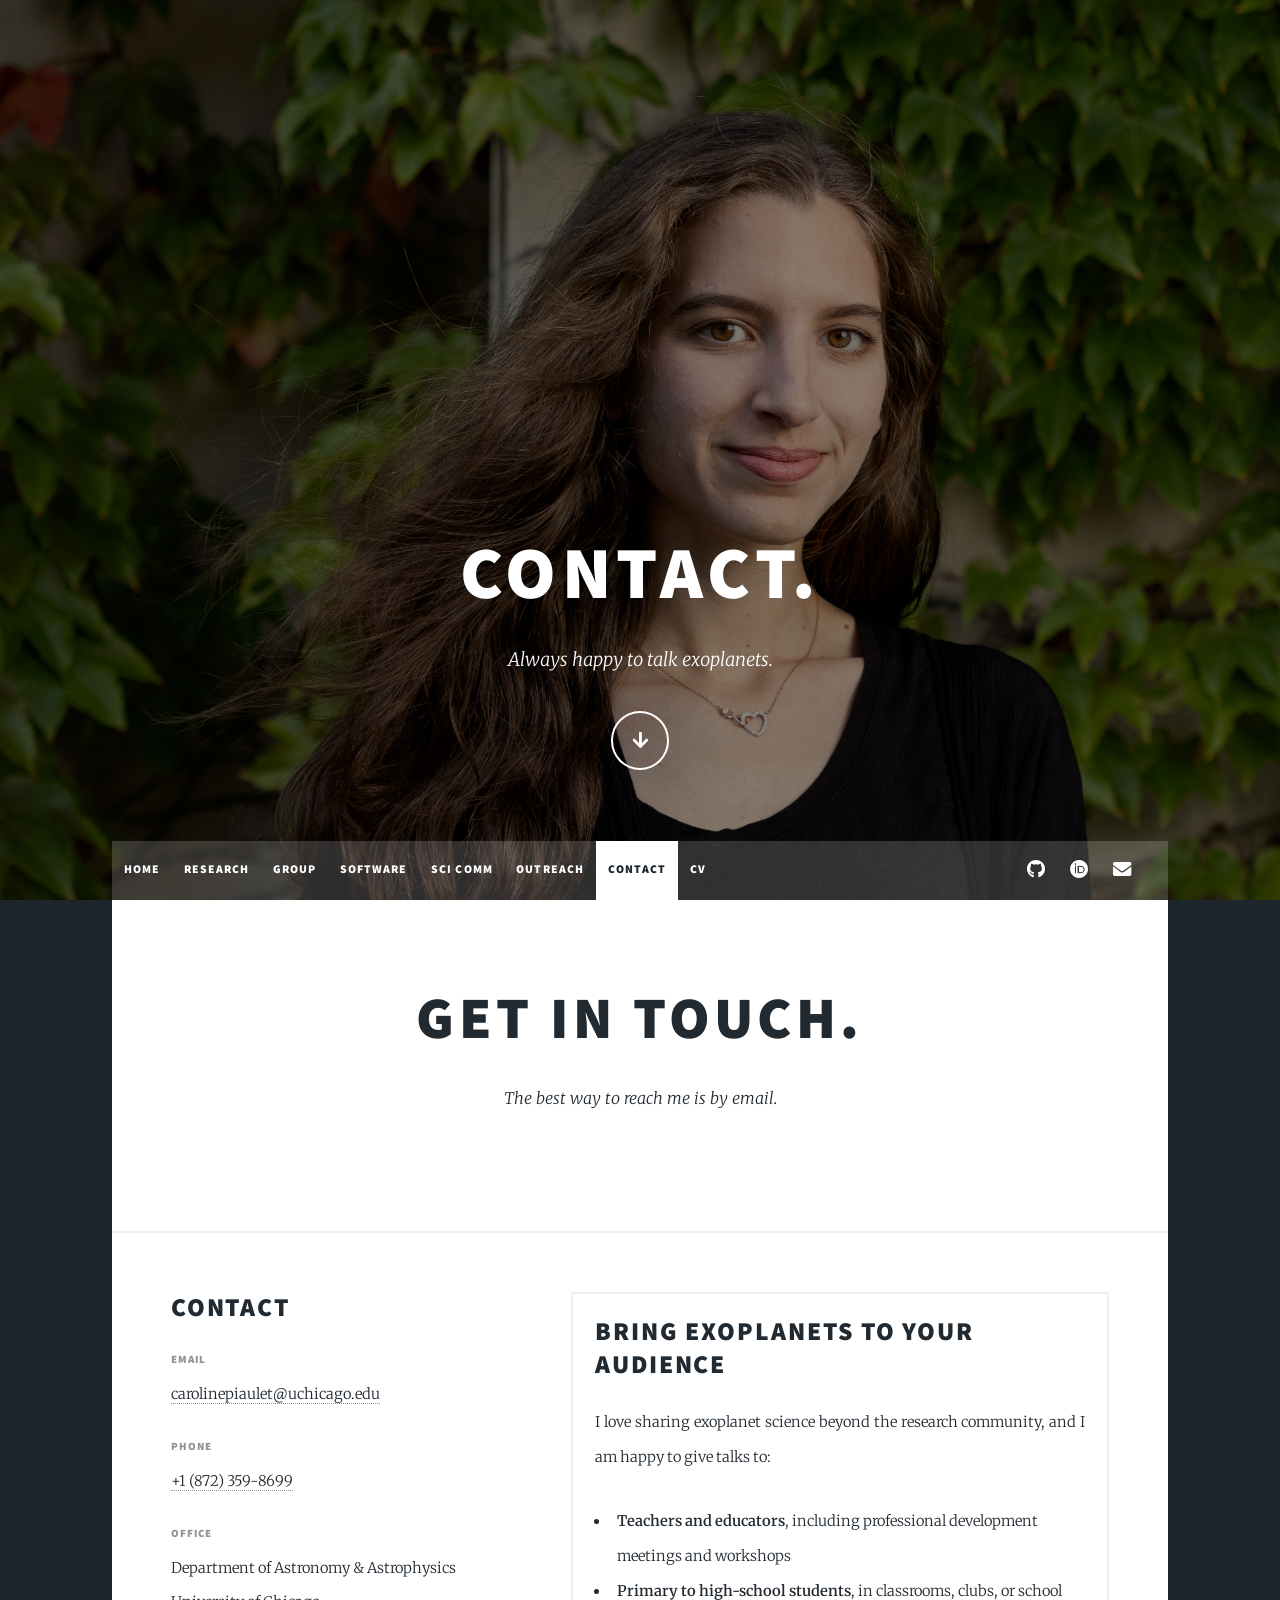
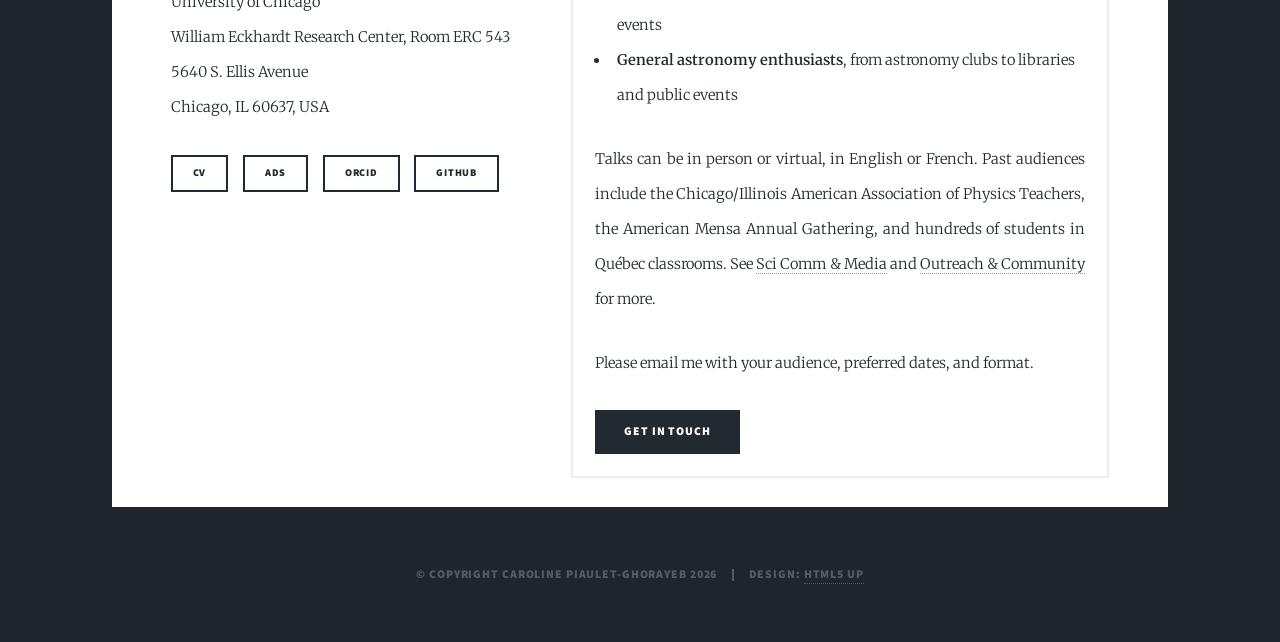
==== contact.html @ 73a45400 "adding new pages for group, sci comm, outreach" ====
<!DOCTYPE HTML>
<!--
	Massively by HTML5 UP
	html5up.net | @ajlkn
	Free for personal and commercial use under the CCA 3.0 license (html5up.net/license)
-->
<html>
	<head>
		<title>Caroline Piaulet-Ghorayeb - Contact</title>
		<meta charset="utf-8" />
		<meta name="viewport" content="width=device-width, initial-scale=1, user-scalable=no" />
		<link rel="stylesheet" href="assets/css/main.css" />
		<link rel="stylesheet" href="assets/css/custom.css" />
		<noscript><link rel="stylesheet" href="assets/css/noscript.css" /></noscript>
	</head>
	<body class="is-preload">

		<!-- Wrapper -->
			<div id="wrapper" class="fade-in">

				<!-- Intro -->
					<div id="intro">
						<h1>Contact.</h1>
						<p>Always happy to talk exoplanets.</p>
						<ul class="actions">
							<li><a href="#header" class="button icon solid solo fa-arrow-down scrolly">Continue</a></li>
						</ul>
					</div>

				<!-- Header -->
					<header id="header">
						<a href="index.html" class="logo">Contact</a>
					</header>

				<!-- Nav -->
					<nav id="nav">
						<ul class="links">
							<li><a href="index.html">Home</a></li>
							<li><a href="research.html">Research</a></li>
							<li><a href="group.html">Group</a></li>
							<li><a href="software.html">Software</a></li>
							<li><a href="scicomm.html">Sci Comm</a></li>
							<li><a href="outreach.html">Outreach</a></li>
							<li class="active"><a href="contact.html">Contact</a></li>
							<li><a href="files/CV_FINAL.pdf" target="_blank" rel="noopener">CV</a></li>
						</ul>
						<ul class="icons">
							<li><a href="https://github.com/cpiaulet" class="icon brands fa-github"><span class="label">GitHub</span></a></li>
							<li><a href="https://orcid.org/0000-0002-2875-917X" class="icon brands fa-orcid"><span class="label">ORCID</span></a></li>
							<li><a href="mailto:carolinepiaulet@uchicago.edu" class="icon solid fa-envelope"><span class="label">Email</span></a></li>
						</ul>
					</nav>

				<!-- Main -->
					<div id="main">

						<!-- Overview -->
							<section class="post featured">
								<header class="major">
									<h1>Get in touch.</h1>
									<p>The best way to reach me is by email.</p>
								</header>
							</section>

						<!-- Contact details and speaking -->
							<section>
								<div class="row gtr-uniform">
									<div class="col-5 col-12-medium">
										<h2>Contact</h2>
										<ul class="contact-list">
											<li><span class="eyebrow">Email</span><a href="mailto:carolinepiaulet@uchicago.edu">carolinepiaulet@uchicago.edu</a></li>
											<li><span class="eyebrow">Phone</span><a href="tel:+18723598699">+1 (872) 359-8699</a></li>
											<li><span class="eyebrow">Office</span>Department of Astronomy &amp; Astrophysics<br />University of Chicago<br />William Eckhardt Research Center, Room ERC 543<br />5640 S. Ellis Avenue<br />Chicago, IL 60637, USA</li>
										</ul>
										<ul class="actions">
											<li><a href="files/CV_FINAL.pdf" class="button small" target="_blank" rel="noopener">CV</a></li>
											<li><a href="https://ui.adsabs.harvard.edu/search/fq=%7B!type%3Daqp%20v%3D%24fq_database%7D&fq_database=(database%3Aastronomy%20OR%20database%3Aphysics)&q=%20author%3A%22piaulet%2C%20Caroline%22%20OR%20%20author%3A%22piaulet-ghorayeb%2C%20Caroline%22%20author%3A%22piaulet%2C%20C.%22&sort=date%20desc%2C%20bibcode%20desc&p_=0" class="button small" target="_blank" rel="noopener">ADS</a></li>
											<li><a href="https://orcid.org/0000-0002-2875-917X" class="button small" target="_blank" rel="noopener">ORCID</a></li>
											<li><a href="https://github.com/cpiaulet" class="button small" target="_blank" rel="noopener">GitHub</a></li>
										</ul>
									</div>
									<div class="col-7 col-12-medium">
										<div class="box">
											<h2>Bring Exoplanets to Your Audience</h2>
											<p>I love sharing exoplanet science beyond the research community, and I am happy to give talks to:</p>
											<ul>
												<li><strong>Teachers and educators</strong>, including professional development meetings and workshops</li>
												<li><strong>Primary to high-school students</strong>, in classrooms, clubs, or school events</li>
												<li><strong>General astronomy enthusiasts</strong>, from astronomy clubs to libraries and public events</li>
											</ul>
											<p>Talks can be in person or virtual, in English or French. Past audiences include the Chicago/Illinois
											American Association of Physics Teachers, the American Mensa Annual Gathering, and hundreds of students
											in Qu&eacute;bec classrooms. See <a href="scicomm.html">Sci Comm &amp; Media</a> and
											<a href="outreach.html">Outreach &amp; Community</a> for more.</p>
											<p>Please email me with your audience, preferred dates, and format.</p>
											<ul class="actions">
												<li><a href="mailto:carolinepiaulet@uchicago.edu?subject=Talk%20invitation" class="button primary">Get in touch</a></li>
											</ul>
										</div>
									</div>
								</div>
							</section>

					</div>

				<!-- Copyright -->
					<div id="copyright">
						<ul><li>&copy; Copyright Caroline Piaulet-Ghorayeb 2026</li><li>Design: <a href="https://html5up.net">HTML5 UP</a></li></ul>
					</div>

			</div>

		<!-- Scripts -->
			<script src="assets/js/jquery.min.js"></script>
			<script src="assets/js/jquery.scrollex.min.js"></script>
			<script src="assets/js/jquery.scrolly.min.js"></script>
			<script src="assets/js/browser.min.js"></script>
			<script src="assets/js/breakpoints.min.js"></script>
			<script src="assets/js/util.js"></script>
			<script src="assets/js/main.js"></script>

	</body>
</html>
---- assets/css/main.css ----
@import url(fontawesome-all.min.css);
@import url("https://fonts.googleapis.com/css?family=Merriweather:300,700,300italic,700italic|Source+Sans+Pro:900");

/*
	Massively by HTML5 UP
	html5up.net | @ajlkn
	Free for personal and commercial use under the CCA 3.0 license (html5up.net/license)
*/

html, body, div, span, applet, object,
iframe, h1, h2, h3, h4, h5, h6, p, blockquote,
pre, a, abbr, acronym, address, big, cite,
code, del, dfn, em, img, ins, kbd, q, s, samp,
small, strike, strong, sub, sup, tt, var, b,
u, i, center, dl, dt, dd, ol, ul, li, fieldset,
form, label, legend, table, caption, tbody,
tfoot, thead, tr, th, td, article, aside,
canvas, details, embed, figure, figcaption,
footer, header, hgroup, menu, nav, output, ruby,
section, summary, time, mark, audio, video {
	margin: 0;
	padding: 0;
	border: 0;
	font-size: 100%;
	font: inherit;
	vertical-align: baseline;}

article, aside, details, figcaption, figure,
footer, header, hgroup, menu, nav, section {
	display: block;}

body {
	line-height: 1;
}

ol, ul {
	list-style: none;
}

blockquote, q {
	quotes: none;
}

	blockquote:before, blockquote:after, q:before, q:after {
		content: '';
		content: none;
	}

table {
	border-collapse: collapse;
	border-spacing: 0;
}

body {
	-webkit-text-size-adjust: none;
}

mark {
	background-color: transparent;
	color: inherit;
}

input::-moz-focus-inner {
	border: 0;
	padding: 0;
}

input, select, textarea {
	-moz-appearance: none;
	-webkit-appearance: none;
	-ms-appearance: none;
	appearance: none;
}

/* Basic */

	@-ms-viewport {
		width: device-width;
	}

	body {
		-ms-overflow-style: scrollbar;
	}

	@media screen and (max-width: 480px) {

		html, body {
			min-width: 320px;
		}

	}

	html {
		box-sizing: border-box;
	}

	*, *:before, *:after {
		box-sizing: inherit;
	}

	body {
		background-color: #1e252d;
	}

		body.is-preload *, body.is-preload *:before, body.is-preload *:after {
			-moz-animation: none !important;
			-webkit-animation: none !important;
			-ms-animation: none !important;
			animation: none !important;
			-moz-transition: none !important;
			-webkit-transition: none !important;
			-ms-transition: none !important;
			transition: none !important;
		}

/* Type */

	html {
		font-size: 16pt;
	}

		@media screen and (max-width: 1680px) {

			html {
				font-size: 12pt;
			}

		}

		@media screen and (max-width: 1280px) {

			html {
				font-size: 11pt;
			}

		}

		@media screen and (max-width: 360px) {

			html {
				font-size: 10pt;
			}

		}

	body {
		color: #212931;
	}

	body, input, select, textarea {
		font-family: "Merriweather", Georgia, serif;
		font-weight: 300;
		font-size: 1rem;
		line-height: 2.375;
	}

	a {
		-moz-transition: color 0.2s ease-in-out, background-color 0.2s ease-in-out, border-color 0.2s ease-in-out, box-shadow 0.2s ease-in-out;
		-webkit-transition: color 0.2s ease-in-out, background-color 0.2s ease-in-out, border-color 0.2s ease-in-out, box-shadow 0.2s ease-in-out;
		-ms-transition: color 0.2s ease-in-out, background-color 0.2s ease-in-out, border-color 0.2s ease-in-out, box-shadow 0.2s ease-in-out;
		transition: color 0.2s ease-in-out, background-color 0.2s ease-in-out, border-color 0.2s ease-in-out, box-shadow 0.2s ease-in-out;
		border-bottom: dotted 1px;
		text-decoration: none;
	}

		a:hover {
			border-bottom-color: transparent;
		}

	strong, b {
		font-weight: 600;
	}

	em, i {
		font-style: italic;
	}

	p {
		text-align: justify;
		margin: 0 0 2rem 0;
	}

	h1, h2, h3, h4, h5, h6 {
		font-family: "Source Sans Pro", Helvetica, sans-serif;
		font-weight: 900;
		line-height: 1.5;
		letter-spacing: 0.075em;
		text-transform: uppercase;
		margin: 0 0 1rem 0;
	}

		h1 a, h2 a, h3 a, h4 a, h5 a, h6 a {
			border-bottom: 0;
			color: inherit;
			text-decoration: none;
		}

	h1 {
		font-size: 4rem;
		line-height: 1.1;
		margin: 0 0 2rem 0;
	}

	h2 {
		font-size: 1.75rem;
		line-height: 1.3;
		margin: 0 0 1.5rem 0;
	}

	h3 {
		font-size: 1.25rem;
		margin: 0 0 1.5rem 0;
	}

	h4 {
		font-size: 1rem;
	}

	h5 {
		font-size: 0.9rem;
	}

	h6 {
		font-size: 0.8rem;
	}

	sub {
		font-size: 0.8rem;
		position: relative;
		top: 0.5rem;
	}

	sup {
		font-size: 0.8rem;
		position: relative;
		top: -0.5rem;
	}

	blockquote {
		border-left: solid 4px;
		font-style: italic;
		margin: 0 0 2rem 0;
		padding: 0.5rem 0 0.5rem 2rem;
	}

	code {
		border: solid 2px;
		font-family: "Courier New", monospace;
		font-size: 0.9rem;
		margin: 0 0.25rem;
		padding: 0.25rem 0.65rem;
	}

	pre {
		-webkit-overflow-scrolling: touch;
		font-family: "Courier New", monospace;
		font-size: 0.9rem;
		margin: 0 0 2rem 0;
	}

		pre code {
			display: block;
			line-height: 1.75;
			padding: 1rem 1.5rem;
			overflow-x: auto;
		}

	hr {
		border: 0;
		border-bottom: solid 2px;
		margin: 3rem 0;
	}

		hr.major {
			margin: 5rem 0;
		}

	.align-left {
		text-align: left;
	}

	.align-center {
		text-align: center;
	}

	.align-right {
		text-align: right;
	}

	input, select, textarea {
		color: #212931;
	}

	a {
		color: #212931;
		border-bottom-color: rgba(33, 41, 49, 0.5);
	}

		a:hover {
			border-bottom-color: transparent;
			color: #18bfef !important;
		}

	strong, b {
		color: #212931;
	}

	h1, h2, h3, h4, h5, h6 {
		color: #212931;
	}

	blockquote {
		border-left-color: #eeeeee;
	}

	code {
		background: rgba(220, 220, 220, 0.25);
		border-color: #eeeeee;
	}

	hr {
		border-bottom-color: #eeeeee;
	}

/* Row */

	.row {
		display: flex;
		flex-wrap: wrap;
		box-sizing: border-box;
		align-items: stretch;
	}

		.row > * {
			box-sizing: border-box;
		}

		.row.gtr-uniform > * > :last-child {
			margin-bottom: 0;
		}

		.row.aln-left {
			justify-content: flex-start;
		}

		.row.aln-center {
			justify-content: center;
		}

		.row.aln-right {
			justify-content: flex-end;
		}

		.row.aln-top {
			align-items: flex-start;
		}

		.row.aln-middle {
			align-items: center;
		}

		.row.aln-bottom {
			align-items: flex-end;
		}

		.row > .imp {
			order: -1;
		}

		.row > .col-1 {
			width: 8.33333%;
		}

		.row > .off-1 {
			margin-left: 8.33333%;
		}

		.row > .col-2 {
			width: 16.66667%;
		}

		.row > .off-2 {
			margin-left: 16.66667%;
		}

		.row > .col-3 {
			width: 25%;
		}

		.row > .off-3 {
			margin-left: 25%;
		}

		.row > .col-4 {
			width: 33.33333%;
		}

		.row > .off-4 {
			margin-left: 33.33333%;
		}

		.row > .col-5 {
			width: 41.66667%;
		}

		.row > .off-5 {
			margin-left: 41.66667%;
		}

		.row > .col-6 {
			width: 50%;
		}

		.row > .off-6 {
			margin-left: 50%;
		}

		.row > .col-7 {
			width: 58.33333%;
		}

		.row > .off-7 {
			margin-left: 58.33333%;
		}

		.row > .col-8 {
			width: 66.66667%;
		}

		.row > .off-8 {
			margin-left: 66.66667%;
		}

		.row > .col-9 {
			width: 75%;
		}

		.row > .off-9 {
			margin-left: 75%;
		}

		.row > .col-10 {
			width: 83.33333%;
		}

		.row > .off-10 {
			margin-left: 83.33333%;
		}

		.row > .col-11 {
			width: 91.66667%;
		}

		.row > .off-11 {
			margin-left: 91.66667%;
		}

		.row > .col-12 {
			width: 100%;
		}

		.row > .off-12 {
			margin-left: 100%;
		}

		.row.gtr-0 {
			margin-top: 0;
			margin-left: 0rem;
		}

			.row.gtr-0 > * {
				padding: 0 0 0 0rem;
			}

			.row.gtr-0.gtr-uniform {
				margin-top: 0rem;
			}

				.row.gtr-0.gtr-uniform > * {
					padding-top: 0rem;
				}

		.row.gtr-25 {
			margin-top: 0;
			margin-left: -0.375rem;
		}

			.row.gtr-25 > * {
				padding: 0 0 0 0.375rem;
			}

			.row.gtr-25.gtr-uniform {
				margin-top: -0.375rem;
			}

				.row.gtr-25.gtr-uniform > * {
					padding-top: 0.375rem;
				}

		.row.gtr-50 {
			margin-top: 0;
			margin-left: -0.75rem;
		}

			.row.gtr-50 > * {
				padding: 0 0 0 0.75rem;
			}

			.row.gtr-50.gtr-uniform {
				margin-top: -0.75rem;
			}

				.row.gtr-50.gtr-uniform > * {
					padding-top: 0.75rem;
				}

		.row {
			margin-top: 0;
			margin-left: -1.5rem;
		}

			.row > * {
				padding: 0 0 0 1.5rem;
			}

			.row.gtr-uniform {
				margin-top: -1.5rem;
			}

				.row.gtr-uniform > * {
					padding-top: 1.5rem;
				}

		.row.gtr-150 {
			margin-top: 0;
			margin-left: -2.25rem;
		}

			.row.gtr-150 > * {
				padding: 0 0 0 2.25rem;
			}

			.row.gtr-150.gtr-uniform {
				margin-top: -2.25rem;
			}

				.row.gtr-150.gtr-uniform > * {
					padding-top: 2.25rem;
				}

		.row.gtr-200 {
			margin-top: 0;
			margin-left: -3rem;
		}

			.row.gtr-200 > * {
				padding: 0 0 0 3rem;
			}

			.row.gtr-200.gtr-uniform {
				margin-top: -3rem;
			}

				.row.gtr-200.gtr-uniform > * {
					padding-top: 3rem;
				}

		@media screen and (max-width: 1680px) {

			.row {
				display: flex;
				flex-wrap: wrap;
				box-sizing: border-box;
				align-items: stretch;
			}

				.row > * {
					box-sizing: border-box;
				}

				.row.gtr-uniform > * > :last-child {
					margin-bottom: 0;
				}

				.row.aln-left {
					justify-content: flex-start;
				}

				.row.aln-center {
					justify-content: center;
				}

				.row.aln-right {
					justify-content: flex-end;
				}

				.row.aln-top {
					align-items: flex-start;
				}

				.row.aln-middle {
					align-items: center;
				}

				.row.aln-bottom {
					align-items: flex-end;
				}

				.row > .imp-xlarge {
					order: -1;
				}

				.row > .col-1-xlarge {
					width: 8.33333%;
				}

				.row > .off-1-xlarge {
					margin-left: 8.33333%;
				}

				.row > .col-2-xlarge {
					width: 16.66667%;
				}

				.row > .off-2-xlarge {
					margin-left: 16.66667%;
				}

				.row > .col-3-xlarge {
					width: 25%;
				}

				.row > .off-3-xlarge {
					margin-left: 25%;
				}

				.row > .col-4-xlarge {
					width: 33.33333%;
				}

				.row > .off-4-xlarge {
					margin-left: 33.33333%;
				}

				.row > .col-5-xlarge {
					width: 41.66667%;
				}

				.row > .off-5-xlarge {
					margin-left: 41.66667%;
				}

				.row > .col-6-xlarge {
					width: 50%;
				}

				.row > .off-6-xlarge {
					margin-left: 50%;
				}

				.row > .col-7-xlarge {
					width: 58.33333%;
				}

				.row > .off-7-xlarge {
					margin-left: 58.33333%;
				}

				.row > .col-8-xlarge {
					width: 66.66667%;
				}

				.row > .off-8-xlarge {
					margin-left: 66.66667%;
				}

				.row > .col-9-xlarge {
					width: 75%;
				}

				.row > .off-9-xlarge {
					margin-left: 75%;
				}

				.row > .col-10-xlarge {
					width: 83.33333%;
				}

				.row > .off-10-xlarge {
					margin-left: 83.33333%;
				}

				.row > .col-11-xlarge {
					width: 91.66667%;
				}

				.row > .off-11-xlarge {
					margin-left: 91.66667%;
				}

				.row > .col-12-xlarge {
					width: 100%;
				}

				.row > .off-12-xlarge {
					margin-left: 100%;
				}

				.row.gtr-0 {
					margin-top: 0;
					margin-left: 0rem;
				}

					.row.gtr-0 > * {
						padding: 0 0 0 0rem;
					}

					.row.gtr-0.gtr-uniform {
						margin-top: 0rem;
					}

						.row.gtr-0.gtr-uniform > * {
							padding-top: 0rem;
						}

				.row.gtr-25 {
					margin-top: 0;
					margin-left: -0.375rem;
				}

					.row.gtr-25 > * {
						padding: 0 0 0 0.375rem;
					}

					.row.gtr-25.gtr-uniform {
						margin-top: -0.375rem;
					}

						.row.gtr-25.gtr-uniform > * {
							padding-top: 0.375rem;
						}

				.row.gtr-50 {
					margin-top: 0;
					margin-left: -0.75rem;
				}

					.row.gtr-50 > * {
						padding: 0 0 0 0.75rem;
					}

					.row.gtr-50.gtr-uniform {
						margin-top: -0.75rem;
					}

						.row.gtr-50.gtr-uniform > * {
							padding-top: 0.75rem;
						}

				.row {
					margin-top: 0;
					margin-left: -1.5rem;
				}

					.row > * {
						padding: 0 0 0 1.5rem;
					}

					.row.gtr-uniform {
						margin-top: -1.5rem;
					}

						.row.gtr-uniform > * {
							padding-top: 1.5rem;
						}

				.row.gtr-150 {
					margin-top: 0;
					margin-left: -2.25rem;
				}

					.row.gtr-150 > * {
						padding: 0 0 0 2.25rem;
					}

					.row.gtr-150.gtr-uniform {
						margin-top: -2.25rem;
					}

						.row.gtr-150.gtr-uniform > * {
							padding-top: 2.25rem;
						}

				.row.gtr-200 {
					margin-top: 0;
					margin-left: -3rem;
				}

					.row.gtr-200 > * {
						padding: 0 0 0 3rem;
					}

					.row.gtr-200.gtr-uniform {
						margin-top: -3rem;
					}

						.row.gtr-200.gtr-uniform > * {
							padding-top: 3rem;
						}

		}

		@media screen and (max-width: 1280px) {

			.row {
				display: flex;
				flex-wrap: wrap;
				box-sizing: border-box;
				align-items: stretch;
			}

				.row > * {
					box-sizing: border-box;
				}

				.row.gtr-uniform > * > :last-child {
					margin-bottom: 0;
				}

				.row.aln-left {
					justify-content: flex-start;
				}

				.row.aln-center {
					justify-content: center;
				}

				.row.aln-right {
					justify-content: flex-end;
				}

				.row.aln-top {
					align-items: flex-start;
				}

				.row.aln-middle {
					align-items: center;
				}

				.row.aln-bottom {
					align-items: flex-end;
				}

				.row > .imp-large {
					order: -1;
				}

				.row > .col-1-large {
					width: 8.33333%;
				}

				.row > .off-1-large {
					margin-left: 8.33333%;
				}

				.row > .col-2-large {
					width: 16.66667%;
				}

				.row > .off-2-large {
					margin-left: 16.66667%;
				}

				.row > .col-3-large {
					width: 25%;
				}

				.row > .off-3-large {
					margin-left: 25%;
				}

				.row > .col-4-large {
					width: 33.33333%;
				}

				.row > .off-4-large {
					margin-left: 33.33333%;
				}

				.row > .col-5-large {
					width: 41.66667%;
				}

				.row > .off-5-large {
					margin-left: 41.66667%;
				}

				.row > .col-6-large {
					width: 50%;
				}

				.row > .off-6-large {
					margin-left: 50%;
				}

				.row > .col-7-large {
					width: 58.33333%;
				}

				.row > .off-7-large {
					margin-left: 58.33333%;
				}

				.row > .col-8-large {
					width: 66.66667%;
				}

				.row > .off-8-large {
					margin-left: 66.66667%;
				}

				.row > .col-9-large {
					width: 75%;
				}

				.row > .off-9-large {
					margin-left: 75%;
				}

				.row > .col-10-large {
					width: 83.33333%;
				}

				.row > .off-10-large {
					margin-left: 83.33333%;
				}

				.row > .col-11-large {
					width: 91.66667%;
				}

				.row > .off-11-large {
					margin-left: 91.66667%;
				}

				.row > .col-12-large {
					width: 100%;
				}

				.row > .off-12-large {
					margin-left: 100%;
				}

				.row.gtr-0 {
					margin-top: 0;
					margin-left: 0rem;
				}

					.row.gtr-0 > * {
						padding: 0 0 0 0rem;
					}

					.row.gtr-0.gtr-uniform {
						margin-top: 0rem;
					}

						.row.gtr-0.gtr-uniform > * {
							padding-top: 0rem;
						}

				.row.gtr-25 {
					margin-top: 0;
					margin-left: -0.375rem;
				}

					.row.gtr-25 > * {
						padding: 0 0 0 0.375rem;
					}

					.row.gtr-25.gtr-uniform {
						margin-top: -0.375rem;
					}

						.row.gtr-25.gtr-uniform > * {
							padding-top: 0.375rem;
						}

				.row.gtr-50 {
					margin-top: 0;
					margin-left: -0.75rem;
				}

					.row.gtr-50 > * {
						padding: 0 0 0 0.75rem;
					}

					.row.gtr-50.gtr-uniform {
						margin-top: -0.75rem;
					}

						.row.gtr-50.gtr-uniform > * {
							padding-top: 0.75rem;
						}

				.row {
					margin-top: 0;
					margin-left: -1.5rem;
				}

					.row > * {
						padding: 0 0 0 1.5rem;
					}

					.row.gtr-uniform {
						margin-top: -1.5rem;
					}

						.row.gtr-uniform > * {
							padding-top: 1.5rem;
						}

				.row.gtr-150 {
					margin-top: 0;
					margin-left: -2.25rem;
				}

					.row.gtr-150 > * {
						padding: 0 0 0 2.25rem;
					}

					.row.gtr-150.gtr-uniform {
						margin-top: -2.25rem;
					}

						.row.gtr-150.gtr-uniform > * {
							padding-top: 2.25rem;
						}

				.row.gtr-200 {
					margin-top: 0;
					margin-left: -3rem;
				}

					.row.gtr-200 > * {
						padding: 0 0 0 3rem;
					}

					.row.gtr-200.gtr-uniform {
						margin-top: -3rem;
					}

						.row.gtr-200.gtr-uniform > * {
							padding-top: 3rem;
						}

		}

		@media screen and (max-width: 980px) {

			.row {
				display: flex;
				flex-wrap: wrap;
				box-sizing: border-box;
				align-items: stretch;
			}

				.row > * {
					box-sizing: border-box;
				}

				.row.gtr-uniform > * > :last-child {
					margin-bottom: 0;
				}

				.row.aln-left {
					justify-content: flex-start;
				}

				.row.aln-center {
					justify-content: center;
				}

				.row.aln-right {
					justify-content: flex-end;
				}

				.row.aln-top {
					align-items: flex-start;
				}

				.row.aln-middle {
					align-items: center;
				}

				.row.aln-bottom {
					align-items: flex-end;
				}

				.row > .imp-medium {
					order: -1;
				}

				.row > .col-1-medium {
					width: 8.33333%;
				}

				.row > .off-1-medium {
					margin-left: 8.33333%;
				}

				.row > .col-2-medium {
					width: 16.66667%;
				}

				.row > .off-2-medium {
					margin-left: 16.66667%;
				}

				.row > .col-3-medium {
					width: 25%;
				}

				.row > .off-3-medium {
					margin-left: 25%;
				}

				.row > .col-4-medium {
					width: 33.33333%;
				}

				.row > .off-4-medium {
					margin-left: 33.33333%;
				}

				.row > .col-5-medium {
					width: 41.66667%;
				}

				.row > .off-5-medium {
					margin-left: 41.66667%;
				}

				.row > .col-6-medium {
					width: 50%;
				}

				.row > .off-6-medium {
					margin-left: 50%;
				}

				.row > .col-7-medium {
					width: 58.33333%;
				}

				.row > .off-7-medium {
					margin-left: 58.33333%;
				}

				.row > .col-8-medium {
					width: 66.66667%;
				}

				.row > .off-8-medium {
					margin-left: 66.66667%;
				}

				.row > .col-9-medium {
					width: 75%;
				}

				.row > .off-9-medium {
					margin-left: 75%;
				}

				.row > .col-10-medium {
					width: 83.33333%;
				}

				.row > .off-10-medium {
					margin-left: 83.33333%;
				}

				.row > .col-11-medium {
					width: 91.66667%;
				}

				.row > .off-11-medium {
					margin-left: 91.66667%;
				}

				.row > .col-12-medium {
					width: 100%;
				}

				.row > .off-12-medium {
					margin-left: 100%;
				}

				.row.gtr-0 {
					margin-top: 0;
					margin-left: 0rem;
				}

					.row.gtr-0 > * {
						padding: 0 0 0 0rem;
					}

					.row.gtr-0.gtr-uniform {
						margin-top: 0rem;
					}

						.row.gtr-0.gtr-uniform > * {
							padding-top: 0rem;
						}

				.row.gtr-25 {
					margin-top: 0;
					margin-left: -0.375rem;
				}

					.row.gtr-25 > * {
						padding: 0 0 0 0.375rem;
					}

					.row.gtr-25.gtr-uniform {
						margin-top: -0.375rem;
					}

						.row.gtr-25.gtr-uniform > * {
							padding-top: 0.375rem;
						}

				.row.gtr-50 {
					margin-top: 0;
					margin-left: -0.75rem;
				}

					.row.gtr-50 > * {
						padding: 0 0 0 0.75rem;
					}

					.row.gtr-50.gtr-uniform {
						margin-top: -0.75rem;
					}

						.row.gtr-50.gtr-uniform > * {
							padding-top: 0.75rem;
						}

				.row {
					margin-top: 0;
					margin-left: -1.5rem;
				}

					.row > * {
						padding: 0 0 0 1.5rem;
					}

					.row.gtr-uniform {
						margin-top: -1.5rem;
					}

						.row.gtr-uniform > * {
							padding-top: 1.5rem;
						}

				.row.gtr-150 {
					margin-top: 0;
					margin-left: -2.25rem;
				}

					.row.gtr-150 > * {
						padding: 0 0 0 2.25rem;
					}

					.row.gtr-150.gtr-uniform {
						margin-top: -2.25rem;
					}

						.row.gtr-150.gtr-uniform > * {
							padding-top: 2.25rem;
						}

				.row.gtr-200 {
					margin-top: 0;
					margin-left: -3rem;
				}

					.row.gtr-200 > * {
						padding: 0 0 0 3rem;
					}

					.row.gtr-200.gtr-uniform {
						margin-top: -3rem;
					}

						.row.gtr-200.gtr-uniform > * {
							padding-top: 3rem;
						}

		}

		@media screen and (max-width: 736px) {

			.row {
				display: flex;
				flex-wrap: wrap;
				box-sizing: border-box;
				align-items: stretch;
			}

				.row > * {
					box-sizing: border-box;
				}

				.row.gtr-uniform > * > :last-child {
					margin-bottom: 0;
				}

				.row.aln-left {
					justify-content: flex-start;
				}

				.row.aln-center {
					justify-content: center;
				}

				.row.aln-right {
					justify-content: flex-end;
				}

				.row.aln-top {
					align-items: flex-start;
				}

				.row.aln-middle {
					align-items: center;
				}

				.row.aln-bottom {
					align-items: flex-end;
				}

				.row > .imp-small {
					order: -1;
				}

				.row > .col-1-small {
					width: 8.33333%;
				}

				.row > .off-1-small {
					margin-left: 8.33333%;
				}

				.row > .col-2-small {
					width: 16.66667%;
				}

				.row > .off-2-small {
					margin-left: 16.66667%;
				}

				.row > .col-3-small {
					width: 25%;
				}

				.row > .off-3-small {
					margin-left: 25%;
				}

				.row > .col-4-small {
					width: 33.33333%;
				}

				.row > .off-4-small {
					margin-left: 33.33333%;
				}

				.row > .col-5-small {
					width: 41.66667%;
				}

				.row > .off-5-small {
					margin-left: 41.66667%;
				}

				.row > .col-6-small {
					width: 50%;
				}

				.row > .off-6-small {
					margin-left: 50%;
				}

				.row > .col-7-small {
					width: 58.33333%;
				}

				.row > .off-7-small {
					margin-left: 58.33333%;
				}

				.row > .col-8-small {
					width: 66.66667%;
				}

				.row > .off-8-small {
					margin-left: 66.66667%;
				}

				.row > .col-9-small {
					width: 75%;
				}

				.row > .off-9-small {
					margin-left: 75%;
				}

				.row > .col-10-small {
					width: 83.33333%;
				}

				.row > .off-10-small {
					margin-left: 83.33333%;
				}

				.row > .col-11-small {
					width: 91.66667%;
				}

				.row > .off-11-small {
					margin-left: 91.66667%;
				}

				.row > .col-12-small {
					width: 100%;
				}

				.row > .off-12-small {
					margin-left: 100%;
				}

				.row.gtr-0 {
					margin-top: 0;
					margin-left: 0rem;
				}

					.row.gtr-0 > * {
						padding: 0 0 0 0rem;
					}

					.row.gtr-0.gtr-uniform {
						margin-top: 0rem;
					}

						.row.gtr-0.gtr-uniform > * {
							padding-top: 0rem;
						}

				.row.gtr-25 {
					margin-top: 0;
					margin-left: -0.375rem;
				}

					.row.gtr-25 > * {
						padding: 0 0 0 0.375rem;
					}

					.row.gtr-25.gtr-uniform {
						margin-top: -0.375rem;
					}

						.row.gtr-25.gtr-uniform > * {
							padding-top: 0.375rem;
						}

				.row.gtr-50 {
					margin-top: 0;
					margin-left: -0.75rem;
				}

					.row.gtr-50 > * {
						padding: 0 0 0 0.75rem;
					}

					.row.gtr-50.gtr-uniform {
						margin-top: -0.75rem;
					}

						.row.gtr-50.gtr-uniform > * {
							padding-top: 0.75rem;
						}

				.row {
					margin-top: 0;
					margin-left: -1.5rem;
				}

					.row > * {
						padding: 0 0 0 1.5rem;
					}

					.row.gtr-uniform {
						margin-top: -1.5rem;
					}

						.row.gtr-uniform > * {
							padding-top: 1.5rem;
						}

				.row.gtr-150 {
					margin-top: 0;
					margin-left: -2.25rem;
				}

					.row.gtr-150 > * {
						padding: 0 0 0 2.25rem;
					}

					.row.gtr-150.gtr-uniform {
						margin-top: -2.25rem;
					}

						.row.gtr-150.gtr-uniform > * {
							padding-top: 2.25rem;
						}

				.row.gtr-200 {
					margin-top: 0;
					margin-left: -3rem;
				}

					.row.gtr-200 > * {
						padding: 0 0 0 3rem;
					}

					.row.gtr-200.gtr-uniform {
						margin-top: -3rem;
					}

						.row.gtr-200.gtr-uniform > * {
							padding-top: 3rem;
						}

		}

		@media screen and (max-width: 480px) {

			.row {
				display: flex;
				flex-wrap: wrap;
				box-sizing: border-box;
				align-items: stretch;
			}

				.row > * {
					box-sizing: border-box;
				}

				.row.gtr-uniform > * > :last-child {
					margin-bottom: 0;
				}

				.row.aln-left {
					justify-content: flex-start;
				}

				.row.aln-center {
					justify-content: center;
				}

				.row.aln-right {
					justify-content: flex-end;
				}

				.row.aln-top {
					align-items: flex-start;
				}

				.row.aln-middle {
					align-items: center;
				}

				.row.aln-bottom {
					align-items: flex-end;
				}

				.row > .imp-xsmall {
					order: -1;
				}

				.row > .col-1-xsmall {
					width: 8.33333%;
				}

				.row > .off-1-xsmall {
					margin-left: 8.33333%;
				}

				.row > .col-2-xsmall {
					width: 16.66667%;
				}

				.row > .off-2-xsmall {
					margin-left: 16.66667%;
				}

				.row > .col-3-xsmall {
					width: 25%;
				}

				.row > .off-3-xsmall {
					margin-left: 25%;
				}

				.row > .col-4-xsmall {
					width: 33.33333%;
				}

				.row > .off-4-xsmall {
					margin-left: 33.33333%;
				}

				.row > .col-5-xsmall {
					width: 41.66667%;
				}

				.row > .off-5-xsmall {
					margin-left: 41.66667%;
				}

				.row > .col-6-xsmall {
					width: 50%;
				}

				.row > .off-6-xsmall {
					margin-left: 50%;
				}

				.row > .col-7-xsmall {
					width: 58.33333%;
				}

				.row > .off-7-xsmall {
					margin-left: 58.33333%;
				}

				.row > .col-8-xsmall {
					width: 66.66667%;
				}

				.row > .off-8-xsmall {
					margin-left: 66.66667%;
				}

				.row > .col-9-xsmall {
					width: 75%;
				}

				.row > .off-9-xsmall {
					margin-left: 75%;
				}

				.row > .col-10-xsmall {
					width: 83.33333%;
				}

				.row > .off-10-xsmall {
					margin-left: 83.33333%;
				}

				.row > .col-11-xsmall {
					width: 91.66667%;
				}

				.row > .off-11-xsmall {
					margin-left: 91.66667%;
				}

				.row > .col-12-xsmall {
					width: 100%;
				}

				.row > .off-12-xsmall {
					margin-left: 100%;
				}

				.row.gtr-0 {
					margin-top: 0;
					margin-left: 0rem;
				}

					.row.gtr-0 > * {
						padding: 0 0 0 0rem;
					}

					.row.gtr-0.gtr-uniform {
						margin-top: 0rem;
					}

						.row.gtr-0.gtr-uniform > * {
							padding-top: 0rem;
						}

				.row.gtr-25 {
					margin-top: 0;
					margin-left: -0.375rem;
				}

					.row.gtr-25 > * {
						padding: 0 0 0 0.375rem;
					}

					.row.gtr-25.gtr-uniform {
						margin-top: -0.375rem;
					}

						.row.gtr-25.gtr-uniform > * {
							padding-top: 0.375rem;
						}

				.row.gtr-50 {
					margin-top: 0;
					margin-left: -0.75rem;
				}

					.row.gtr-50 > * {
						padding: 0 0 0 0.75rem;
					}

					.row.gtr-50.gtr-uniform {
						margin-top: -0.75rem;
					}

						.row.gtr-50.gtr-uniform > * {
							padding-top: 0.75rem;
						}

				.row {
					margin-top: 0;
					margin-left: -1.5rem;
				}

					.row > * {
						padding: 0 0 0 1.5rem;
					}

					.row.gtr-uniform {
						margin-top: -1.5rem;
					}

						.row.gtr-uniform > * {
							padding-top: 1.5rem;
						}

				.row.gtr-150 {
					margin-top: 0;
					margin-left: -2.25rem;
				}

					.row.gtr-150 > * {
						padding: 0 0 0 2.25rem;
					}

					.row.gtr-150.gtr-uniform {
						margin-top: -2.25rem;
					}

						.row.gtr-150.gtr-uniform > * {
							padding-top: 2.25rem;
						}

				.row.gtr-200 {
					margin-top: 0;
					margin-left: -3rem;
				}

					.row.gtr-200 > * {
						padding: 0 0 0 3rem;
					}

					.row.gtr-200.gtr-uniform {
						margin-top: -3rem;
					}

						.row.gtr-200.gtr-uniform > * {
							padding-top: 3rem;
						}

		}

		@media screen and (max-width: 360px) {

			.row {
				display: flex;
				flex-wrap: wrap;
				box-sizing: border-box;
				align-items: stretch;
			}

				.row > * {
					box-sizing: border-box;
				}

				.row.gtr-uniform > * > :last-child {
					margin-bottom: 0;
				}

				.row.aln-left {
					justify-content: flex-start;
				}

				.row.aln-center {
					justify-content: center;
				}

				.row.aln-right {
					justify-content: flex-end;
				}

				.row.aln-top {
					align-items: flex-start;
				}

				.row.aln-middle {
					align-items: center;
				}

				.row.aln-bottom {
					align-items: flex-end;
				}

				.row > .imp-xxsmall {
					order: -1;
				}

				.row > .col-1-xxsmall {
					width: 8.33333%;
				}

				.row > .off-1-xxsmall {
					margin-left: 8.33333%;
				}

				.row > .col-2-xxsmall {
					width: 16.66667%;
				}

				.row > .off-2-xxsmall {
					margin-left: 16.66667%;
				}

				.row > .col-3-xxsmall {
					width: 25%;
				}

				.row > .off-3-xxsmall {
					margin-left: 25%;
				}

				.row > .col-4-xxsmall {
					width: 33.33333%;
				}

				.row > .off-4-xxsmall {
					margin-left: 33.33333%;
				}

				.row > .col-5-xxsmall {
					width: 41.66667%;
				}

				.row > .off-5-xxsmall {
					margin-left: 41.66667%;
				}

				.row > .col-6-xxsmall {
					width: 50%;
				}

				.row > .off-6-xxsmall {
					margin-left: 50%;
				}

				.row > .col-7-xxsmall {
					width: 58.33333%;
				}

				.row > .off-7-xxsmall {
					margin-left: 58.33333%;
				}

				.row > .col-8-xxsmall {
					width: 66.66667%;
				}

				.row > .off-8-xxsmall {
					margin-left: 66.66667%;
				}

				.row > .col-9-xxsmall {
					width: 75%;
				}

				.row > .off-9-xxsmall {
					margin-left: 75%;
				}

				.row > .col-10-xxsmall {
					width: 83.33333%;
				}

				.row > .off-10-xxsmall {
					margin-left: 83.33333%;
				}

				.row > .col-11-xxsmall {
					width: 91.66667%;
				}

				.row > .off-11-xxsmall {
					margin-left: 91.66667%;
				}

				.row > .col-12-xxsmall {
					width: 100%;
				}

				.row > .off-12-xxsmall {
					margin-left: 100%;
				}

				.row.gtr-0 {
					margin-top: 0;
					margin-left: 0rem;
				}

					.row.gtr-0 > * {
						padding: 0 0 0 0rem;
					}

					.row.gtr-0.gtr-uniform {
						margin-top: 0rem;
					}

						.row.gtr-0.gtr-uniform > * {
							padding-top: 0rem;
						}

				.row.gtr-25 {
					margin-top: 0;
					margin-left: -0.375rem;
				}

					.row.gtr-25 > * {
						padding: 0 0 0 0.375rem;
					}

					.row.gtr-25.gtr-uniform {
						margin-top: -0.375rem;
					}

						.row.gtr-25.gtr-uniform > * {
							padding-top: 0.375rem;
						}

				.row.gtr-50 {
					margin-top: 0;
					margin-left: -0.75rem;
				}

					.row.gtr-50 > * {
						padding: 0 0 0 0.75rem;
					}

					.row.gtr-50.gtr-uniform {
						margin-top: -0.75rem;
					}

						.row.gtr-50.gtr-uniform > * {
							padding-top: 0.75rem;
						}

				.row {
					margin-top: 0;
					margin-left: -1.5rem;
				}

					.row > * {
						padding: 0 0 0 1.5rem;
					}

					.row.gtr-uniform {
						margin-top: -1.5rem;
					}

						.row.gtr-uniform > * {
							padding-top: 1.5rem;
						}

				.row.gtr-150 {
					margin-top: 0;
					margin-left: -2.25rem;
				}

					.row.gtr-150 > * {
						padding: 0 0 0 2.25rem;
					}

					.row.gtr-150.gtr-uniform {
						margin-top: -2.25rem;
					}

						.row.gtr-150.gtr-uniform > * {
							padding-top: 2.25rem;
						}

				.row.gtr-200 {
					margin-top: 0;
					margin-left: -3rem;
				}

					.row.gtr-200 > * {
						padding: 0 0 0 3rem;
					}

					.row.gtr-200.gtr-uniform {
						margin-top: -3rem;
					}

						.row.gtr-200.gtr-uniform > * {
							padding-top: 3rem;
						}

		}

/* Box */

	.box {
		border: solid 2px;
		margin-bottom: 2rem;
		padding: 1.5rem;
	}

		.box > :last-child,
		.box > :last-child > :last-child,
		.box > :last-child > :last-child > :last-child {
			margin-bottom: 0;
		}

		.box.alt {
			border: 0;
			border-radius: 0;
			padding: 0;
		}

	.box {
		border-color: #eeeeee;
	}

/* Button */

	input[type="submit"],
	input[type="reset"],
	input[type="button"],
	button,
	.button {
		-moz-appearance: none;
		-webkit-appearance: none;
		-ms-appearance: none;
		appearance: none;
		-moz-transition: background-color 0.2s ease-in-out, box-shadow 0.2s ease-in-out, color 0.2s ease-in-out;
		-webkit-transition: background-color 0.2s ease-in-out, box-shadow 0.2s ease-in-out, color 0.2s ease-in-out;
		-ms-transition: background-color 0.2s ease-in-out, box-shadow 0.2s ease-in-out, color 0.2s ease-in-out;
		transition: background-color 0.2s ease-in-out, box-shadow 0.2s ease-in-out, color 0.2s ease-in-out;
		border: 0;
		border-radius: 0;
		cursor: pointer;
		display: inline-block;
		font-family: "Source Sans Pro", Helvetica, sans-serif;
		font-size: 0.8rem;
		font-weight: 900;
		letter-spacing: 0.075em;
		height: 3rem;
		line-height: 3rem;
		padding: 0 2rem;
		text-align: center;
		text-decoration: none;
		text-transform: uppercase;
		white-space: nowrap;
	}

		input[type="submit"].icon:before,
		input[type="reset"].icon:before,
		input[type="button"].icon:before,
		button.icon:before,
		.button.icon:before {
			margin-right: 0.5rem;
		}

		input[type="submit"].icon.solo,
		input[type="reset"].icon.solo,
		input[type="button"].icon.solo,
		button.icon.solo,
		.button.icon.solo {
			position: relative;
			width: 4rem;
			height: 4rem;
			line-height: 4rem;
			border-radius: 4rem;
			text-indent: 4rem;
			overflow: hidden;
			padding: 0;
			white-space: nowrap;
		}

			input[type="submit"].icon.solo:before,
			input[type="reset"].icon.solo:before,
			input[type="button"].icon.solo:before,
			button.icon.solo:before,
			.button.icon.solo:before {
				position: absolute;
				display: block;
				top: 0;
				left: 0;
				width: inherit;
				height: inherit;
				line-height: inherit;
				font-size: 1.25rem;
				margin-right: 0;
				text-align: center;
				text-indent: 0;
			}

		input[type="submit"].fit,
		input[type="reset"].fit,
		input[type="button"].fit,
		button.fit,
		.button.fit {
			width: 100%;
		}

		input[type="submit"].small,
		input[type="reset"].small,
		input[type="button"].small,
		button.small,
		.button.small {
			font-size: 0.7rem;
			height: 2.5rem;
			line-height: 2.5rem;
			padding: 0 1.5rem;
		}

		input[type="submit"].large,
		input[type="reset"].large,
		input[type="button"].large,
		button.large,
		.button.large {
			font-size: 0.9rem;
			height: 3.5rem;
			line-height: 3.5rem;
			padding: 0 2.75rem;
		}

		@media screen and (max-width: 980px) {

			input[type="submit"],
			input[type="reset"],
			input[type="button"],
			button,
			.button {
				font-size: 0.9rem;
				height: 3.25rem;
				line-height: 3.25rem;
			}

				input[type="submit"].large,
				input[type="reset"].large,
				input[type="button"].large,
				button.large,
				.button.large {
					font-size: 1rem;
					height: 3.75rem;
					line-height: 3.75rem;
				}

		}

		input[type="submit"].disabled, input[type="submit"]:disabled,
		input[type="reset"].disabled,
		input[type="reset"]:disabled,
		input[type="button"].disabled,
		input[type="button"]:disabled,
		button.disabled,
		button:disabled,
		.button.disabled,
		.button:disabled {
			pointer-events: none;
			opacity: 0.25;
		}

	input[type="submit"],
	input[type="reset"],
	input[type="button"],
	button,
	.button {
		background-color: transparent;
		box-shadow: inset 0 0 0 2px #212931;
		color: #212931 !important;
	}

		input[type="submit"]:hover,
		input[type="reset"]:hover,
		input[type="button"]:hover,
		button:hover,
		.button:hover {
			box-shadow: inset 0 0 0 2px #18bfef;
			color: #18bfef !important;
		}

		input[type="submit"].primary,
		input[type="reset"].primary,
		input[type="button"].primary,
		button.primary,
		.button.primary {
			background-color: #212931;
			box-shadow: none;
			color: #ffffff !important;
		}

			input[type="submit"].primary:hover,
			input[type="reset"].primary:hover,
			input[type="button"].primary:hover,
			button.primary:hover,
			.button.primary:hover {
				background-color: #18bfef;
			}

/* Form */

	form {
		margin: 0 0 2rem 0;
	}

		form > :last-child {
			margin-bottom: 0;
		}

		form > .fields {
			display: -moz-flex;
			display: -webkit-flex;
			display: -ms-flex;
			display: flex;
			-moz-flex-wrap: wrap;
			-webkit-flex-wrap: wrap;
			-ms-flex-wrap: wrap;
			flex-wrap: wrap;
			width: calc(100% + 3rem);
			margin: -1.5rem 0 2rem -1.5rem;
		}

			form > .fields > .field {
				-moz-flex-grow: 0;
				-webkit-flex-grow: 0;
				-ms-flex-grow: 0;
				flex-grow: 0;
				-moz-flex-shrink: 0;
				-webkit-flex-shrink: 0;
				-ms-flex-shrink: 0;
				flex-shrink: 0;
				padding: 1.5rem 0 0 1.5rem;
				width: calc(100% - 1.5rem);
			}

				form > .fields > .field.half {
					width: calc(50% - 0.75rem);
				}

				form > .fields > .field.third {
					width: calc(100%/3 - 0.5rem);
				}

				form > .fields > .field.quarter {
					width: calc(25% - 0.375rem);
				}

		@media screen and (max-width: 480px) {

			form > .fields {
				width: calc(100% + 3rem);
				margin: -1.5rem 0 2rem -1.5rem;
			}

				form > .fields > .field {
					padding: 1.5rem 0 0 1.5rem;
					width: calc(100% - 1.5rem);
				}

					form > .fields > .field.half {
						width: calc(100% - 1.5rem);
					}

					form > .fields > .field.third {
						width: calc(100% - 1.5rem);
					}

					form > .fields > .field.quarter {
						width: calc(100% - 1.5rem);
					}

		}

	label {
		display: block;
		font-family: "Source Sans Pro", Helvetica, sans-serif;
		font-weight: 900;
		line-height: 1.5;
		letter-spacing: 0.075em;
		font-size: 0.8rem;
		text-transform: uppercase;
		margin: 0 0 0.75rem 0;
	}

		@media screen and (max-width: 980px) {

			label {
				font-size: 0.9rem;
			}

		}

	input[type="text"],
	input[type="password"],
	input[type="email"],
	select,
	textarea {
		-moz-appearance: none;
		-webkit-appearance: none;
		-ms-appearance: none;
		appearance: none;
		background: transparent;
		border-radius: 0;
		border: solid 2px;
		color: inherit;
		display: block;
		outline: 0;
		padding: 0 1rem;
		text-decoration: none;
		width: 100%;
	}

		input[type="text"]:invalid,
		input[type="password"]:invalid,
		input[type="email"]:invalid,
		select:invalid,
		textarea:invalid {
			box-shadow: none;
		}

	select {
		background-size: 1.25rem;
		background-repeat: no-repeat;
		background-position: calc(100% - 1rem) center;
		height: 3rem;
		padding-right: 3rem;
		text-overflow: ellipsis;
	}

		select:focus::-ms-value {
			background-color: transparent;
		}

		select::-ms-expand {
			display: none;
		}

	input[type="text"],
	input[type="password"],
	input[type="email"],
	select {
		height: 3rem;
	}

	textarea {
		padding: 0.75rem 1rem;
	}

	input[type="checkbox"],
	input[type="radio"] {
		-moz-appearance: none;
		-webkit-appearance: none;
		-ms-appearance: none;
		appearance: none;
		display: block;
		float: left;
		margin-right: -2rem;
		opacity: 0;
		width: 1rem;
		z-index: -1;
	}

		input[type="checkbox"] + label,
		input[type="radio"] + label {
			text-decoration: none;
			cursor: pointer;
			display: inline-block;
			font-size: 1rem;
			letter-spacing: 0;
			font-family: "Merriweather", Georgia, serif;
			text-transform: none;
			font-weight: 300;
			padding-left: 2.8rem;
			padding-right: 1rem;
			position: relative;
		}

			input[type="checkbox"] + label:before,
			input[type="radio"] + label:before {
				-moz-osx-font-smoothing: grayscale;
				-webkit-font-smoothing: antialiased;
				display: inline-block;
				font-style: normal;
				font-variant: normal;
				text-rendering: auto;
				line-height: 1;
				text-transform: none !important;
				font-family: 'Font Awesome 5 Free';
				font-weight: 900;
			}

			input[type="checkbox"] + label:before,
			input[type="radio"] + label:before {
				border-radius: 0;
				border: solid 2px;
				content: '';
				display: inline-block;
				font-size: 0.8rem;
				height: 1.8rem;
				left: 0;
				line-height: 1.65rem;
				position: absolute;
				text-align: center;
				top: -0.125rem;
				width: 1.8rem;
			}

		input[type="checkbox"]:checked + label:before,
		input[type="radio"]:checked + label:before {
			content: '\f00c';
		}

	input[type="checkbox"] + label:before {
		border-radius: 0;
	}

	input[type="radio"] + label:before {
		border-radius: 100%;
	}

	::-webkit-input-placeholder {
		opacity: 1.0;
	}

	:-moz-placeholder {
		opacity: 1.0;
	}

	::-moz-placeholder {
		opacity: 1.0;
	}

	:-ms-input-placeholder {
		opacity: 1.0;
	}

	label {
		color: #212931;
	}

	input[type="text"],
	input[type="password"],
	input[type="email"],
	select,
	textarea {
		border-color: #eeeeee;
	}

		input[type="text"]:focus,
		input[type="password"]:focus,
		input[type="email"]:focus,
		select:focus,
		textarea:focus {
			border-color: #18bfef;
		}

	select {
		background-image: url("data:image/svg+xml;charset=utf8,%3Csvg xmlns='http://www.w3.org/2000/svg' width='40' height='40' preserveAspectRatio='none' viewBox='0 0 40 40'%3E%3Cpath d='M9.4,12.3l10.4,10.4l10.4-10.4c0.2-0.2,0.5-0.4,0.9-0.4c0.3,0,0.6,0.1,0.9,0.4l3.3,3.3c0.2,0.2,0.4,0.5,0.4,0.9 c0,0.4-0.1,0.6-0.4,0.9L20.7,31.9c-0.2,0.2-0.5,0.4-0.9,0.4c-0.3,0-0.6-0.1-0.9-0.4L4.3,17.3c-0.2-0.2-0.4-0.5-0.4-0.9 c0-0.4,0.1-0.6,0.4-0.9l3.3-3.3c0.2-0.2,0.5-0.4,0.9-0.4S9.1,12.1,9.4,12.3z' fill='%23eeeeee' /%3E%3C/svg%3E");
	}

		select option {
			background-color: #ffffff;
			color: #212931;
		}

	.select-wrapper:before {
		color: #eeeeee;
	}

	input[type="checkbox"] + label,
	input[type="radio"] + label {
		color: #212931;
	}

		input[type="checkbox"] + label:before,
		input[type="radio"] + label:before {
			border-color: #eeeeee;
		}

	input[type="checkbox"]:checked + label:before,
	input[type="radio"]:checked + label:before {
		background-color: #212931;
		border-color: #212931;
		color: #ffffff;
	}

	input[type="checkbox"]:focus + label:before,
	input[type="radio"]:focus + label:before {
		border-color: #18bfef;
	}

	::-webkit-input-placeholder {
		color: #909498 !important;
	}

	:-moz-placeholder {
		color: #909498 !important;
	}

	::-moz-placeholder {
		color: #909498 !important;
	}

	:-ms-input-placeholder {
		color: #909498 !important;
	}

	.formerize-placeholder {
		color: #909498 !important;
	}

/* Icon */

	.icon {
		text-decoration: none;
		border-bottom: none;
		position: relative;
	}

		.icon:before {
			-moz-osx-font-smoothing: grayscale;
			-webkit-font-smoothing: antialiased;
			display: inline-block;
			font-style: normal;
			font-variant: normal;
			text-rendering: auto;
			line-height: 1;
			text-transform: none !important;
			font-family: 'Font Awesome 5 Free';
			font-weight: 400;
		}

		.icon > .label {
			display: none;
		}

		.icon:before {
			line-height: inherit;
		}

		.icon.solid:before {
			font-weight: 900;
		}

		.icon.brands:before {
			font-family: 'Font Awesome 5 Brands';
		}

/* Image */

	.image {
		border: 0;
		display: inline-block;
		position: relative;
	}

		.image img {
			display: block;
		}

		.image.left, .image.right {
			max-width: 40%;
		}

			.image.left img, .image.right img {
				width: 100%;
			}

		.image.left {
			float: left;
			margin: 0 2rem 2rem 0;
			top: 0.75rem;
		}

		.image.right {
			float: right;
			margin: 0 0 2rem 2rem;
			top: 0.75rem;
		}

		.image.fit {
			display: block;
			margin: 2.5rem 0;
			width: 100%;
		}

			.image.fit:first-child {
				margin-top: 0;
			}

			.image.fit img {
				width: 100%;
			}

		.image.main {
			display: block;
			margin: 4rem 0;
			width: 100%;
		}

			.image.main:first-child {
				margin-top: 0;
			}

			.image.main img {
				width: 100%;
			}

		@media screen and (max-width: 736px) {

			.image.fit {
				margin: 2rem 0;
			}

			.image.main {
				margin: 2rem 0;
			}

		}

	a.image {
		overflow: hidden;
	}

		a.image img {
			-moz-transition: -moz-transform 0.2s ease-out;
			-webkit-transition: -webkit-transform 0.2s ease-out;
			-ms-transition: -ms-transform 0.2s ease-out;
			transition: transform 0.2s ease-out;
		}

		a.image:hover img {
			-moz-transform: scale(1.05);
			-webkit-transform: scale(1.05);
			-ms-transform: scale(1.05);
			transform: scale(1.05);
		}

/* Actions */

	ul.actions {
		display: -moz-flex;
		display: -webkit-flex;
		display: -ms-flex;
		display: flex;
		cursor: default;
		list-style: none;
		margin-left: -1rem;
		padding-left: 0;
	}

		ul.actions li {
			padding: 0 0 0 1rem;
			vertical-align: middle;
		}

		ul.actions.special {
			-moz-justify-content: center;
			-webkit-justify-content: center;
			-ms-justify-content: center;
			justify-content: center;
			width: 100%;
			margin-left: 0;
		}

			ul.actions.special li:first-child {
				padding-left: 0;
			}

		ul.actions.stacked {
			-moz-flex-direction: column;
			-webkit-flex-direction: column;
			-ms-flex-direction: column;
			flex-direction: column;
			margin-left: 0;
		}

			ul.actions.stacked li {
				padding: 1.3rem 0 0 0;
			}

				ul.actions.stacked li:first-child {
					padding-top: 0;
				}

		ul.actions.fit {
			width: calc(100% + 1rem);
		}

			ul.actions.fit li {
				-moz-flex-grow: 1;
				-webkit-flex-grow: 1;
				-ms-flex-grow: 1;
				flex-grow: 1;
				-moz-flex-shrink: 1;
				-webkit-flex-shrink: 1;
				-ms-flex-shrink: 1;
				flex-shrink: 1;
				width: 100%;
			}

				ul.actions.fit li > * {
					width: 100%;
				}

			ul.actions.fit.stacked {
				width: 100%;
			}

		@media screen and (max-width: 480px) {

			ul.actions:not(.fixed) {
				-moz-flex-direction: column;
				-webkit-flex-direction: column;
				-ms-flex-direction: column;
				flex-direction: column;
				margin-left: 0;
				width: 100% !important;
			}

				ul.actions:not(.fixed) li {
					-moz-flex-grow: 1;
					-webkit-flex-grow: 1;
					-ms-flex-grow: 1;
					flex-grow: 1;
					-moz-flex-shrink: 1;
					-webkit-flex-shrink: 1;
					-ms-flex-shrink: 1;
					flex-shrink: 1;
					padding: 1rem 0 0 0;
					text-align: center;
					width: 100%;
				}

					ul.actions:not(.fixed) li > * {
						width: 100%;
					}

					ul.actions:not(.fixed) li:first-child {
						padding-top: 0;
					}

					ul.actions:not(.fixed) li input[type="submit"],
					ul.actions:not(.fixed) li input[type="reset"],
					ul.actions:not(.fixed) li input[type="button"],
					ul.actions:not(.fixed) li button,
					ul.actions:not(.fixed) li .button {
						width: 100%;
					}

						ul.actions:not(.fixed) li input[type="submit"].icon:before,
						ul.actions:not(.fixed) li input[type="reset"].icon:before,
						ul.actions:not(.fixed) li input[type="button"].icon:before,
						ul.actions:not(.fixed) li button.icon:before,
						ul.actions:not(.fixed) li .button.icon:before {
							margin-left: -0.5rem;
						}

		}

/* Icons */

	ul.icons {
		cursor: default;
		list-style: none;
		padding-left: 0;
	}

		ul.icons li {
			display: inline-block;
			padding: 0 0.5rem 0 0;
			vertical-align: middle;
		}

			ul.icons li:last-child {
				padding-right: 0;
			}

			ul.icons li .icon:before {
				width: 2.25rem;
				height: 2.25rem;
				line-height: 2.25rem;
				display: inline-block;
				text-align: center;
				border-radius: 100%;
				font-size: 1.25rem;
			}

		ul.icons.alt li .icon:before {
			-moz-transition: color 0.2s ease-in-out, background-color 0.2s ease-in-out, border-color 0.2s ease-in-out, box-shadow 0.2s ease-in-out;
			-webkit-transition: color 0.2s ease-in-out, background-color 0.2s ease-in-out, border-color 0.2s ease-in-out, box-shadow 0.2s ease-in-out;
			-ms-transition: color 0.2s ease-in-out, background-color 0.2s ease-in-out, border-color 0.2s ease-in-out, box-shadow 0.2s ease-in-out;
			transition: color 0.2s ease-in-out, background-color 0.2s ease-in-out, border-color 0.2s ease-in-out, box-shadow 0.2s ease-in-out;
			font-size: 1rem;
		}

/* List */

	ol {
		list-style: decimal;
		margin: 0 0 2rem 0;
		padding-left: 1.25rem;
	}

		ol li {
			padding-left: 0.25rem;
		}

	ul {
		list-style: disc;
		margin: 0 0 2rem 0;
		padding-left: 1rem;
	}

		ul li {
			padding-left: 0.5rem;
		}

		ul.divided {
			list-style: none;
			padding-left: 0;
		}

			ul.divided li {
				border-top: solid 1px;
				padding: 0.5rem 0;
			}

				ul.divided li:first-child {
					border-top: 0;
					padding-top: 0;
				}

	dl {
		margin: 0 0 2rem 0;
	}

		dl dt {
			display: block;
			font-weight: 600;
			margin: 0 0 1rem 0;
		}

		dl dd {
			margin-left: 2rem;
		}

	ul.divided li {
		border-top-color: #eeeeee;
	}

	ul.icons li a.icon:hover:before {
		color: #18bfef;
	}

	ul.icons.alt li .icon:before {
		box-shadow: inset 0 0 0 2px #eeeeee;
	}

	ul.icons.alt li a.icon:hover:before {
		box-shadow: inset 0 0 0 2px #18bfef;
	}

/* Section/Article */

	section.special, article.special {
		text-align: center;
	}

	header {
		cursor: default;
	}

		header > .date {
			display: block;
			font-size: 0.8rem;
			height: 1;
			margin: 0 0 1rem 0;
			position: relative;
		}

		header > p {
			font-style: italic;
		}

		header > h1 + p {
			font-size: 1.1rem;
			margin-top: -0.5rem;
			line-height: 2;
		}

		header > h2 + p {
			font-size: 1rem;
			margin-top: -0.75rem;
		}

		header > h3 + p {
			font-size: 0.9rem;
			margin-top: -0.75rem;
		}

		header > h4 + p {
			font-size: 0.8rem;
			margin-top: -0.75rem;
		}

		header.major {
			margin: 0 0 4rem 0;
			text-align: center;
		}

			header.major > :last-child {
				margin-bottom: 0;
			}

			header.major > p {
				margin-top: 0;
				text-align: center;
			}

			header.major > .date {
				font-size: 1rem;
				margin: 0 0 4rem 0;
			}

				header.major > .date:before, header.major > .date:after {
					content: '';
					display: block;
					position: absolute;
					top: 50%;
					width: calc(50% - 6rem);
					border-top: solid 2px;
				}

				header.major > .date:before {
					left: 0;
				}

				header.major > .date:after {
					right: 0;
				}

		@media screen and (max-width: 980px) {

			header br {
				display: none;
			}

		}

		@media screen and (max-width: 736px) {

			header.major {
				margin: 0 0 2rem 0;
			}

		}

	header.major .date:before, header.major .date:after {
		border-top-color: #eeeeee;
	}

/* Table */

	.table-wrapper {
		-webkit-overflow-scrolling: touch;
		overflow-x: auto;
	}

	table {
		margin: 0 0 2rem 0;
		width: 100%;
	}

		table tbody tr {
			border: solid 1px;
			border-left: 0;
			border-right: 0;
		}

		table td {
			padding: 0.75rem 0.75rem;
		}

		table th {
			font-family: "Source Sans Pro", Helvetica, sans-serif;
			font-size: 0.8rem;
			font-weight: 900;
			letter-spacing: 0.075em;
			line-height: 1.5;
			padding: 0 0.75rem 0.75rem 0.75rem;
			text-align: left;
			text-transform: uppercase;
		}

			@media screen and (max-width: 980px) {

				table th {
					font-size: 0.9rem;
				}

			}

		table thead {
			border-bottom: solid 2px;
		}

		table tfoot {
			border-top: solid 2px;
		}

		table.alt {
			border-collapse: separate;
		}

			table.alt tbody tr td {
				border: solid 1px;
				border-left-width: 0;
				border-top-width: 0;
			}

				table.alt tbody tr td:first-child {
					border-left-width: 1px;
				}

			table.alt tbody tr:first-child td {
				border-top-width: 1px;
			}

			table.alt thead {
				border-bottom: 0;
			}

			table.alt tfoot {
				border-top: 0;
			}

	table tbody tr {
		border-color: #eeeeee;
	}

		table tbody tr:nth-child(2n + 1) {
			background-color: rgba(220, 220, 220, 0.25);
		}

	table th {
		color: #212931;
	}

	table thead {
		border-bottom-color: #eeeeee;
	}

	table tfoot {
		border-top-color: #eeeeee;
	}

	table.alt tbody tr td {
		border-color: #eeeeee;
	}

/* Pagination */

	.pagination {
		display: -moz-inline-flex;
		display: -webkit-inline-flex;
		display: -ms-inline-flex;
		display: inline-flex;
		-moz-user-select: none;
		-webkit-user-select: none;
		-ms-user-select: none;
		user-select: none;
		cursor: default;
		list-style: none;
		margin: 0 0 2rem 2px;
		padding: 0;
	}

		.pagination a, .pagination span {
			-moz-transition: background-color 0.2s ease-in-out, border-color 0.2s ease-in-out, box-shadow 0.2s ease-in-out, color 0.2s ease-in-out;
			-webkit-transition: background-color 0.2s ease-in-out, border-color 0.2s ease-in-out, box-shadow 0.2s ease-in-out, color 0.2s ease-in-out;
			-ms-transition: background-color 0.2s ease-in-out, border-color 0.2s ease-in-out, box-shadow 0.2s ease-in-out, color 0.2s ease-in-out;
			transition: background-color 0.2s ease-in-out, border-color 0.2s ease-in-out, box-shadow 0.2s ease-in-out, color 0.2s ease-in-out;
			border: solid 2px;
			display: inline-block;
			font-family: "Source Sans Pro", Helvetica, sans-serif;
			font-size: 0.8rem;
			font-weight: 900;
			height: 3rem;
			letter-spacing: 0.075em;
			line-height: calc(3rem - 4px);
			margin-left: -2px;
			min-width: 3rem;
			position: relative;
			text-align: center;
			text-decoration: none;
			text-transform: uppercase;
		}

		.pagination .next, .pagination .previous {
			text-decoration: none;
			padding: 0 1.75rem;
		}

			.pagination .next:before, .pagination .previous:before {
				-moz-osx-font-smoothing: grayscale;
				-webkit-font-smoothing: antialiased;
				display: inline-block;
				font-style: normal;
				font-variant: normal;
				text-rendering: auto;
				line-height: 1;
				text-transform: none !important;
				font-family: 'Font Awesome 5 Free';
				font-weight: 900;
			}

			.pagination .next:before, .pagination .previous:before {
				display: inline-block;
				color: inherit !important;
				line-height: inherit;
			}

		.pagination .previous:before {
			content: '\f104';
			margin-right: 0.9375em;
		}

		.pagination .next:before {
			content: '\f105';
			float: right;
			margin-left: 0.9375em;
		}

		@media screen and (max-width: 980px) {

			.pagination a, .pagination span {
				font-size: 0.9rem;
			}

		}

		@media screen and (max-width: 480px) {

			.pagination .page, .pagination .extra {
				display: none;
			}

		}

	.pagination a, .pagination span {
		border-color: #eeeeee;
	}

	.pagination a {
		color: #212931 !important;
	}

		.pagination a:hover {
			color: #18bfef !important;
			border-color: #18bfef;
			z-index: 1;
		}

			.pagination a:hover + a,
			.pagination a:hover + span {
				border-left-color: #18bfef;
			}

		.pagination a.active {
			background-color: #eeeeee;
		}

	.pagination span {
		color: #eeeeee;
	}

/* Wrapper */

	#wrapper {
		-moz-transition: opacity 0.5s ease;
		-webkit-transition: opacity 0.5s ease;
		-ms-transition: opacity 0.5s ease;
		transition: opacity 0.5s ease;
		position: relative;
		z-index: 1;
		overflow: hidden;
	}

		#wrapper > .bg {
			position: absolute;
			top: 0;
			left: 0;
			width: 100%;
			height: 100%;
			background-color: #212931;
			background-image: url("../../images/overlay.png"), linear-gradient(0deg, rgba(0, 0, 0, 0.1), rgba(0, 0, 0, 0.1)), url("../../images/IMG_6848.jpg");
			background-size: auto,								auto,														100% auto;
			background-position: center,								center,														top center;
			background-repeat: repeat,								no-repeat,													no-repeat;
			background-attachment: scroll,								scroll,														scroll;
			z-index: -1;
		}

			#wrapper > .bg.fixed {
				position: fixed;
				width: 100vw;
				height: 100vh;
			}

		#wrapper.fade-in:before {
			pointer-events: none;
			-moz-transition: opacity 1s ease-in-out;
			-webkit-transition: opacity 1s ease-in-out;
			-ms-transition: opacity 1s ease-in-out;
			transition: opacity 1s ease-in-out;
			-moz-transition-delay: 0.75s;
			-webkit-transition-delay: 0.75s;
			-ms-transition-delay: 0.75s;
			transition-delay: 0.75s;
			background: #1e252d;
			content: '';
			display: block;
			height: 100%;
			left: 0;
			opacity: 0;
			position: fixed;
			top: 0;
			width: 100%;
		}

		body.is-preload #wrapper.fade-in:before {
			opacity: 1;
		}

		@media screen and (orientation: portrait) {

			#wrapper > .bg {
				background-size: auto,								auto,														auto 175%;
			}

		}

/* Intro */

	#intro {
		color: #ffffff;
		padding: 8rem 4rem 6rem 4rem ;
		-moz-align-items: center;
		-webkit-align-items: center;
		-ms-align-items: center;
		align-items: center;
		display: -moz-flex;
		display: -webkit-flex;
		display: -ms-flex;
		display: flex;
		-moz-flex-direction: column;
		-webkit-flex-direction: column;
		-ms-flex-direction: column;
		flex-direction: column;
		-moz-justify-content: -moz-flex-end;
		-webkit-justify-content: -webkit-flex-end;
		-ms-justify-content: -ms-flex-end;
		justify-content: flex-end;
		-moz-transition: opacity 1s ease, -moz-transform 1s ease;
		-webkit-transition: opacity 1s ease, -webkit-transform 1s ease;
		-ms-transition: opacity 1s ease, -ms-transform 1s ease;
		transition: opacity 1s ease, transform 1s ease;
		position: relative;
		cursor: default;
		text-align: center;
		z-index: 1;
		min-height: 100vh;
	}

		#intro input, #intro select, #intro textarea {
			color: #ffffff;
		}

		#intro a {
			color: #ffffff;
			border-bottom-color: rgba(255, 255, 255, 0.5);
		}

			#intro a:hover {
				border-bottom-color: transparent;
				color: #18bfef !important;
			}

		#intro strong, #intro b {
			color: #ffffff;
		}

		#intro h1, #intro h2, #intro h3, #intro h4, #intro h5, #intro h6 {
			color: #ffffff;
		}

		#intro blockquote {
			border-left-color: #ffffff;
		}

		#intro code {
			background: rgba(255, 255, 255, 0.075);
			border-color: #ffffff;
		}

		#intro hr {
			border-bottom-color: #ffffff;
		}

		#intro input[type="submit"],
		#intro input[type="reset"],
		#intro input[type="button"],
		#intro button,
		#intro .button {
			background-color: transparent;
			box-shadow: inset 0 0 0 2px #ffffff;
			color: #ffffff !important;
		}

			#intro input[type="submit"]:hover,
			#intro input[type="reset"]:hover,
			#intro input[type="button"]:hover,
			#intro button:hover,
			#intro .button:hover {
				box-shadow: inset 0 0 0 2px #18bfef;
				color: #18bfef !important;
			}

			#intro input[type="submit"].primary,
			#intro input[type="reset"].primary,
			#intro input[type="button"].primary,
			#intro button.primary,
			#intro .button.primary {
				background-color: #ffffff;
				box-shadow: none;
				color: #1e252d !important;
			}

				#intro input[type="submit"].primary:hover,
				#intro input[type="reset"].primary:hover,
				#intro input[type="button"].primary:hover,
				#intro button.primary:hover,
				#intro .button.primary:hover {
					background-color: #18bfef;
				}

		#intro h1 {
			font-size: 5rem;
			line-height: 1;
		}

		#intro p {
			font-size: 1.25rem;
			font-style: italic;
			margin-top: -0.25rem;
			text-align: center;
		}

		#intro + #header {
			margin-top: -20rem;
		}

			#intro + #header .logo {
				-moz-transform: translateY(2rem);
				-webkit-transform: translateY(2rem);
				-ms-transform: translateY(2rem);
				transform: translateY(2rem);
				opacity: 0;
				visibility: hidden;
			}

		#intro.hidden {
			pointer-events: none;
			-moz-transform: translateY(2rem);
			-webkit-transform: translateY(2rem);
			-ms-transform: translateY(2rem);
			transform: translateY(2rem);
			-moz-transition: opacity 0.5s ease, -moz-transform 0.5s ease, visibility 0.5s;
			-webkit-transition: opacity 0.5s ease, -webkit-transform 0.5s ease, visibility 0.5s;
			-ms-transition: opacity 0.5s ease, -ms-transform 0.5s ease, visibility 0.5s;
			transition: opacity 0.5s ease, transform 0.5s ease, visibility 0.5s;
			opacity: 0;
			visibility: hidden;
		}

			#intro.hidden + #header .logo {
				-moz-transform: translateY(0);
				-webkit-transform: translateY(0);
				-ms-transform: translateY(0);
				transform: translateY(0);
				opacity: 1;
				visibility: visible;
			}

		body.is-preload #intro {
			-moz-transform: translateY(2rem);
			-webkit-transform: translateY(2rem);
			-ms-transform: translateY(2rem);
			transform: translateY(2rem);
			opacity: 0;
		}

			body.is-preload #intro:not(.hidden) + #header + #nav {
				-moz-transform: translateY(4rem);
				-webkit-transform: translateY(4rem);
				-ms-transform: translateY(4rem);
				transform: translateY(4rem);
				opacity: 0;
			}

		@media screen and (max-width: 980px) {

			#intro {
				padding: 4rem 4rem 2rem 4rem ;
				min-height: 90vh;
			}

				#intro p br {
					display: none;
				}

				#intro + #header {
					margin-top: -14rem;
				}

		}

		@media screen and (max-width: 736px) {

			#intro {
				padding: 3rem 2rem 1rem 2rem ;
				min-height: 80vh;
			}

				#intro h1 {
					font-size: 3.25rem;
					line-height: 1.1;
					margin-bottom: 1rem;
				}

				#intro p {
					font-size: 1rem;
					margin-top: 0rem;
				}

				#intro .actions {
					display: none;
				}

		}

/* Header */

	#header {
		color: #ffffff;
		-moz-align-items: center;
		-webkit-align-items: center;
		-ms-align-items: center;
		align-items: center;
		display: -moz-flex;
		display: -webkit-flex;
		display: -ms-flex;
		display: flex;
		-moz-flex-direction: column;
		-webkit-flex-direction: column;
		-ms-flex-direction: column;
		flex-direction: column;
		-moz-justify-content: -moz-flex-end;
		-webkit-justify-content: -webkit-flex-end;
		-ms-justify-content: -ms-flex-end;
		justify-content: flex-end;
		pointer-events: none;
		-moz-user-select: none;
		-webkit-user-select: none;
		-ms-user-select: none;
		user-select: none;
		height: 20rem;
		padding-bottom: 8rem;
		position: relative;
		text-align: center;
		z-index: 2;
	}

		#header input, #header select, #header textarea {
			color: #ffffff;
		}

		#header a {
			color: #ffffff;
			border-bottom-color: rgba(255, 255, 255, 0.5);
		}

			#header a:hover {
				border-bottom-color: transparent;
				color: #18bfef !important;
			}

		#header strong, #header b {
			color: #ffffff;
		}

		#header h1, #header h2, #header h3, #header h4, #header h5, #header h6 {
			color: #ffffff;
		}

		#header blockquote {
			border-left-color: #ffffff;
		}

		#header code {
			background: rgba(255, 255, 255, 0.075);
			border-color: #ffffff;
		}

		#header hr {
			border-bottom-color: #ffffff;
		}

		#header .logo {
			-moz-transition: border-color 0.2s ease-in-out, color 0.2s ease-in-out, opacity 0.5s ease, -moz-transform 0.5s ease, visibility 0.5s;
			-webkit-transition: border-color 0.2s ease-in-out, color 0.2s ease-in-out, opacity 0.5s ease, -webkit-transform 0.5s ease, visibility 0.5s;
			-ms-transition: border-color 0.2s ease-in-out, color 0.2s ease-in-out, opacity 0.5s ease, -ms-transform 0.5s ease, visibility 0.5s;
			transition: border-color 0.2s ease-in-out, color 0.2s ease-in-out, opacity 0.5s ease, transform 0.5s ease, visibility 0.5s;
			pointer-events: auto;
			border-style: solid;
			border-color: #ffffff;
			border-width: 5px !important;
			font-family: "Source Sans Pro", Helvetica, sans-serif;
			font-size: 2.25rem;
			font-weight: 900;
			letter-spacing: 0.075em;
			line-height: 1;
			padding: 1rem 1.75rem;
			text-transform: uppercase;
			visibility: visible;
		}

			#header .logo:hover {
				border-color: #18bfef !important;
				color: #18bfef !important;
			}

		@media screen and (max-width: 980px) {

			#header {
				height: 14rem;
				padding-bottom: 4rem;
			}

		}

		@media screen and (max-width: 736px) {

			#header {
				padding-bottom: 3rem;
			}

				#header .logo {
					font-size: 1.75rem;
					border-width: 3px !important;
				}

		}

/* Nav */

	#nav {
		color: #ffffff;
		display: -moz-flex;
		display: -webkit-flex;
		display: -ms-flex;
		display: flex;
		-moz-transition: -moz-transform 1s ease, opacity 1s ease;
		-webkit-transition: -webkit-transform 1s ease, opacity 1s ease;
		-ms-transition: -ms-transform 1s ease, opacity 1s ease;
		transition: transform 1s ease, opacity 1s ease;
		background: rgba(255, 255, 255, 0.175);
		height: 4rem;
		line-height: 4rem;
		margin: -4rem auto 0 auto;
		overflow: hidden;
		padding: 0 2rem 0 0;
		position: relative;
		width: calc(100% - 4rem);
		max-width: 72rem;
		z-index: 2;
	}

		#nav ul.divided li {
			border-top-color: #ffffff;
		}

		#nav ul.icons li a.icon:hover:before {
			color: #18bfef;
		}

		#nav ul.icons.alt li .icon:before {
			box-shadow: inset 0 0 0 2px #ffffff;
		}

		#nav ul.icons.alt li a.icon:hover:before {
			box-shadow: inset 0 0 0 2px #18bfef;
		}

		#nav input, #nav select, #nav textarea {
			color: #ffffff;
		}

		#nav a {
			color: #ffffff;
			border-bottom-color: rgba(255, 255, 255, 0.5);
		}

			#nav a:hover {
				border-bottom-color: transparent;
				color: #18bfef !important;
			}

		#nav strong, #nav b {
			color: #ffffff;
		}

		#nav h1, #nav h2, #nav h3, #nav h4, #nav h5, #nav h6 {
			color: #ffffff;
		}

		#nav blockquote {
			border-left-color: #ffffff;
		}

		#nav code {
			background: rgba(255, 255, 255, 0.075);
			border-color: #ffffff;
		}

		#nav hr {
			border-bottom-color: #ffffff;
		}

		#nav ul.links {
			display: -moz-flex;
			display: -webkit-flex;
			display: -ms-flex;
			display: flex;
			-moz-flex-grow: 1;
			-webkit-flex-grow: 1;
			-ms-flex-grow: 1;
			flex-grow: 1;
			-moz-flex-shrink: 1;
			-webkit-flex-shrink: 1;
			-ms-flex-shrink: 1;
			flex-shrink: 1;
			font-family: "Source Sans Pro", Helvetica, sans-serif;
			font-weight: 900;
			letter-spacing: 0.075em;
			list-style: none;
			margin-bottom: 0;
			padding-left: 0;
			text-transform: uppercase;
		}

			#nav ul.links li {
				display: block;
				padding-left: 0;
			}

				#nav ul.links li a {
					-moz-transition: background-color 0.2s ease-in-out, color 0.2s ease-in-out;
					-webkit-transition: background-color 0.2s ease-in-out, color 0.2s ease-in-out;
					-ms-transition: background-color 0.2s ease-in-out, color 0.2s ease-in-out;
					transition: background-color 0.2s ease-in-out, color 0.2s ease-in-out;
					display: block;
					font-size: 0.8rem;
					outline: none;
					padding: 0 2rem;
				}

					#nav ul.links li a:hover {
						color: inherit !important;
						background-color: rgba(255, 255, 255, 0.1);
					}

				#nav ul.links li.active {
					background-color: #ffffff;
				}

					#nav ul.links li.active a {
						color: #1e252d;
					}

						#nav ul.links li.active a:hover {
							color: #18bfef !important;
						}

		#nav ul.icons {
			-moz-flex-grow: 0;
			-webkit-flex-grow: 0;
			-ms-flex-grow: 0;
			flex-grow: 0;
			-moz-flex-shrink: 0;
			-webkit-flex-shrink: 0;
			-ms-flex-shrink: 0;
			flex-shrink: 0;
			margin-bottom: 0;
		}

		@media screen and (max-width: 980px) {

			#nav {
				display: none;
			}

		}

/* Main */

	#main {
		background-color: #ffffff;
		position: relative;
		margin: 0 auto;
		width: calc(100% - 4rem);
		max-width: 72rem;
		z-index: 2;
	}

		#main > * {
			padding: 4rem 4rem 2rem 4rem ;
			border-top: solid 2px #eeeeee;
			margin: 0;
		}

			#main > *:first-child {
				border-top: 0;
			}

		#main > footer {
			text-align: center;
		}

		#main > .post {
			padding: 8rem 8rem 6rem 8rem ;
		}

			#main > .post header.major > .date {
				margin-top: -2rem;
			}

			#main > .post header.major > h1, #main > .post header.major h2 {
				font-size: 4rem;
				line-height: 1.1;
				margin: 0 0 2rem 0;
			}

			#main > .post.featured {
				text-align: center;
			}

			@media screen and (max-width: 1280px) {

				#main > .post {
					padding: 6rem 4rem 4rem 4rem ;
				}

			}

			@media screen and (max-width: 736px) {

				#main > .post {
					padding: 4rem 2rem 2rem 2rem ;
				}

					#main > .post header.major > .date {
						margin-top: -1rem;
						margin-bottom: 2rem;
					}

					#main > .post header.major > h1, #main > .post header.major h2 {
						font-size: 2.5rem;
						line-height: 1.2;
						margin: 0 0 1.5rem 0;
					}

			}

		#main > .posts {
			display: -moz-flex;
			display: -webkit-flex;
			display: -ms-flex;
			display: flex;
			-moz-flex-wrap: wrap;
			-webkit-flex-wrap: wrap;
			-ms-flex-wrap: wrap;
			flex-wrap: wrap;
			-moz-align-items: -moz-stretch;
			-webkit-align-items: -webkit-stretch;
			-ms-align-items: -ms-stretch;
			align-items: stretch;
			text-align: center;
			width: 100%;
			padding: 0;
		}

			#main > .posts > * {
				-moz-flex-shrink: 1;
				-webkit-flex-shrink: 1;
				-ms-flex-shrink: 1;
				flex-shrink: 1;
				-moz-flex-grow: 0;
				-webkit-flex-grow: 0;
				-ms-flex-grow: 0;
				flex-grow: 0;
			}

			#main > .posts > * {
				width: 50%;
			}

			#main > .posts > * {
				padding: 4rem;
				width: 50%;
			}

			#main > .posts > article {
				border-color: #eeeeee;
				border-left-width: 2px;
				border-style: solid;
				border-top-width: 2px;
				text-align: center;
			}

				#main > .posts > article > :last-child {
					margin-bottom: 0;
				}

				#main > .posts > article:nth-child(2n - 1) {
					border-left-width: 0;
				}

				#main > .posts > article:nth-child(-n + 2) {
					border-top-width: 0;
				}

			@media screen and (max-width: 980px) {

				#main > .posts > * {
					width: 50%;
				}

				#main > .posts > * {
					padding: 2.5rem;
					width: 50%;
				}

			}

			@media screen and (max-width: 736px) {

				#main > .posts > * {
					width: 100%;
				}

				#main > .posts > * {
					padding: 2rem;
					width: 100%;
				}

				#main > .posts > article:nth-child(2n - 1) {
					border-left-width: 2px;
				}

				#main > .posts > article:nth-child(-n + 2) {
					border-top-width: 2px;
				}

				#main > .posts > article:nth-child(n) {
					border-left-width: 0;
				}

				#main > .posts > article:nth-child(-n + 1) {
					border-top-width: 0;
				}

				#main > .posts > article .image {
					max-width: 25rem;
					margin-left: auto;
					margin-right: auto;
				}

			}

		@media screen and (max-width: 736px) {

			#main > * {
				padding: 2rem 2rem 0.1rem 2rem ;
			}

		}

		@media screen and (max-width: 480px) {

			#main {
				width: 100%;
			}

		}

/* Footer */

	#footer {
		color: #717981;
		display: -moz-flex;
		display: -webkit-flex;
		display: -ms-flex;
		display: flex;
		background-color: #f5f5f5;
		color: #909498;
		cursor: default;
		position: relative;
		margin: 0 auto;
		width: calc(100% - 4rem);
		max-width: 72rem;
		z-index: 2;
	}

		#footer input, #footer select, #footer textarea {
			color: #717981;
		}

		#footer a {
			color: #717981;
			border-bottom-color: rgba(113, 121, 129, 0.5);
		}

			#footer a:hover {
				border-bottom-color: transparent;
				color: #18bfef !important;
			}

		#footer strong, #footer b {
			color: #717981;
		}

		#footer h1, #footer h2, #footer h3, #footer h4, #footer h5, #footer h6 {
			color: #717981;
		}

		#footer blockquote {
			border-left-color: #e2e2e2;
		}

		#footer code {
			background: rgba(220, 220, 220, 0.5);
			border-color: #e2e2e2;
		}

		#footer hr {
			border-bottom-color: #e2e2e2;
		}

		#footer .box {
			border-color: #e2e2e2;
		}

		#footer input[type="submit"],
		#footer input[type="reset"],
		#footer input[type="button"],
		#footer button,
		#footer .button {
			background-color: transparent;
			box-shadow: inset 0 0 0 2px #717981;
			color: #717981 !important;
		}

			#footer input[type="submit"]:hover,
			#footer input[type="reset"]:hover,
			#footer input[type="button"]:hover,
			#footer button:hover,
			#footer .button:hover {
				box-shadow: inset 0 0 0 2px #18bfef;
				color: #18bfef !important;
			}

			#footer input[type="submit"].primary,
			#footer input[type="reset"].primary,
			#footer input[type="button"].primary,
			#footer button.primary,
			#footer .button.primary {
				background-color: #717981;
				box-shadow: none;
				color: #f5f5f5 !important;
			}

				#footer input[type="submit"].primary:hover,
				#footer input[type="reset"].primary:hover,
				#footer input[type="button"].primary:hover,
				#footer button.primary:hover,
				#footer .button.primary:hover {
					background-color: #18bfef;
				}

		#footer label {
			color: #717981;
		}

		#footer input[type="text"],
		#footer input[type="password"],
		#footer input[type="email"],
		#footer select,
		#footer textarea {
			border-color: #e2e2e2;
		}

			#footer input[type="text"]:focus,
			#footer input[type="password"]:focus,
			#footer input[type="email"]:focus,
			#footer select:focus,
			#footer textarea:focus {
				border-color: #18bfef;
			}

		#footer select {
			background-image: url("data:image/svg+xml;charset=utf8,%3Csvg xmlns='http://www.w3.org/2000/svg' width='40' height='40' preserveAspectRatio='none' viewBox='0 0 40 40'%3E%3Cpath d='M9.4,12.3l10.4,10.4l10.4-10.4c0.2-0.2,0.5-0.4,0.9-0.4c0.3,0,0.6,0.1,0.9,0.4l3.3,3.3c0.2,0.2,0.4,0.5,0.4,0.9 c0,0.4-0.1,0.6-0.4,0.9L20.7,31.9c-0.2,0.2-0.5,0.4-0.9,0.4c-0.3,0-0.6-0.1-0.9-0.4L4.3,17.3c-0.2-0.2-0.4-0.5-0.4-0.9 c0-0.4,0.1-0.6,0.4-0.9l3.3-3.3c0.2-0.2,0.5-0.4,0.9-0.4S9.1,12.1,9.4,12.3z' fill='%23e2e2e2' /%3E%3C/svg%3E");
		}

			#footer select option {
				background-color: #f5f5f5;
				color: #717981;
			}

		#footer .select-wrapper:before {
			color: #e2e2e2;
		}

		#footer input[type="checkbox"] + label,
		#footer input[type="radio"] + label {
			color: #717981;
		}

			#footer input[type="checkbox"] + label:before,
			#footer input[type="radio"] + label:before {
				border-color: #e2e2e2;
			}

		#footer input[type="checkbox"]:checked + label:before,
		#footer input[type="radio"]:checked + label:before {
			background-color: #717981;
			border-color: #717981;
			color: #f5f5f5;
		}

		#footer input[type="checkbox"]:focus + label:before,
		#footer input[type="radio"]:focus + label:before {
			border-color: #18bfef;
		}

		#footer ::-webkit-input-placeholder {
			color: #b3b7bb !important;
		}

		#footer :-moz-placeholder {
			color: #b3b7bb !important;
		}

		#footer ::-moz-placeholder {
			color: #b3b7bb !important;
		}

		#footer :-ms-input-placeholder {
			color: #b3b7bb !important;
		}

		#footer .formerize-placeholder {
			color: #b3b7bb !important;
		}

		#footer ul.divided li {
			border-top-color: #e2e2e2;
		}

		#footer ul.icons li a.icon:hover:before {
			color: #18bfef;
		}

		#footer ul.icons.alt li .icon:before {
			box-shadow: inset 0 0 0 2px #e2e2e2;
		}

		#footer ul.icons.alt li a.icon:hover:before {
			box-shadow: inset 0 0 0 2px #18bfef;
		}

		#footer header.major .date:before, #footer header.major .date:after {
			border-top-color: #e2e2e2;
		}

		#footer table tbody tr {
			border-color: #e2e2e2;
		}

			#footer table tbody tr:nth-child(2n + 1) {
				background-color: rgba(220, 220, 220, 0.5);
			}

		#footer table th {
			color: #717981;
		}

		#footer table thead {
			border-bottom-color: #e2e2e2;
		}

		#footer table tfoot {
			border-top-color: #e2e2e2;
		}

		#footer table.alt tbody tr td {
			border-color: #e2e2e2;
		}

		#footer .pagination a, #footer .pagination span {
			border-color: #e2e2e2;
		}

		#footer .pagination a {
			color: #717981 !important;
		}

			#footer .pagination a:hover {
				color: #18bfef !important;
				border-color: #18bfef;
				z-index: 1;
			}

				#footer .pagination a:hover + a,
				#footer .pagination a:hover + span {
					border-left-color: #18bfef;
				}

			#footer .pagination a.active {
				background-color: #e2e2e2;
			}

		#footer .pagination span {
			color: #e2e2e2;
		}

		#footer > section {
			-moz-flex-basis: 50%;
			-webkit-flex-basis: 50%;
			-ms-flex-basis: 50%;
			flex-basis: 50%;
			-moz-flex-grow: 1;
			-webkit-flex-grow: 1;
			-ms-flex-grow: 1;
			flex-grow: 1;
			-moz-flex-shrink: 1;
			-webkit-flex-shrink: 1;
			-ms-flex-shrink: 1;
			flex-shrink: 1;
			padding: 4rem 4rem 2rem 4rem ;
			border-left: solid 2px #e2e2e2;
		}

			#footer > section:first-child {
				border-left: 0;
			}

			#footer > section.split {
				display: -moz-flex;
				display: -webkit-flex;
				display: -ms-flex;
				display: flex;
				-moz-flex-direction: column;
				-webkit-flex-direction: column;
				-ms-flex-direction: column;
				flex-direction: column;
				padding: 0;
			}

				#footer > section.split > section {
					padding: 3rem 4rem 1rem 4rem ;
					border-top: solid 2px #e2e2e2;
				}

					#footer > section.split > section:first-child {
						padding: 5rem 4rem 1rem 4rem ;
						border-top: 0;
					}

					#footer > section.split > section:last-child {
						padding: 3rem 4rem 3rem 4rem ;
					}

				#footer > section.split.contact > section {
					display: -moz-flex;
					display: -webkit-flex;
					display: -ms-flex;
					display: flex;
					-moz-align-items: center;
					-webkit-align-items: center;
					-ms-align-items: center;
					align-items: center;
					padding: 3.15rem 4rem;
				}

					#footer > section.split.contact > section > * {
						margin-bottom: 0;
					}

					#footer > section.split.contact > section > :first-child {
						-moz-flex-shrink: 0;
						-webkit-flex-shrink: 0;
						-ms-flex-shrink: 0;
						flex-shrink: 0;
						-moz-flex-grow: 0;
						-webkit-flex-grow: 0;
						-ms-flex-grow: 0;
						flex-grow: 0;
						width: 6rem;
					}

					#footer > section.split.contact > section > :last-child {
						-moz-flex-shrink: 1;
						-webkit-flex-shrink: 1;
						-ms-flex-shrink: 1;
						flex-shrink: 1;
						-moz-flex-grow: 1;
						-webkit-flex-grow: 1;
						-ms-flex-grow: 1;
						flex-grow: 1;
					}

					#footer > section.split.contact > section:first-child {
						padding: 4rem 4rem 3rem 4rem;
					}

					#footer > section.split.contact > section:last-child {
						padding: 3rem 4rem 4rem 4rem;
					}

					#footer > section.split.contact > section.alt {
						-moz-align-items: -moz-flex-start;
						-webkit-align-items: -webkit-flex-start;
						-ms-align-items: -ms-flex-start;
						align-items: flex-start;
					}

						#footer > section.split.contact > section.alt > :last-child {
							margin-top: -0.325rem;
						}

		#footer form label,
		#footer h3,
		#footer p {
			font-size: 0.8rem;
		}

		@media screen and (max-width: 980px) {

			#footer {
				display: block;
			}

				#footer > section {
					border-top: solid 2px #e2e2e2;
				}

					#footer > section:first-child {
						border-top: 0;
					}

					#footer > section.split > section {
						padding: 4rem 4rem 2rem 4rem ;
					}

						#footer > section.split > section:first-child {
							padding: 4rem 4rem 2rem 4rem ;
						}

						#footer > section.split > section:last-child {
							padding: 4rem 4rem 2rem 4rem ;
						}

					#footer > section.split.contact > section {
						padding: 4rem;
					}

						#footer > section.split.contact > section:first-child {
							padding: 4rem;
						}

						#footer > section.split.contact > section:last-child {
							padding: 4rem;
						}

				#footer form label,
				#footer h3,
				#footer p {
					font-size: 0.9rem;
				}

		}

		@media screen and (max-width: 736px) {

			#footer > section {
				padding: 2rem 2rem 0.1rem 2rem ;
			}

				#footer > section.split > section {
					padding: 2rem 2rem 0.1rem 2rem ;
				}

					#footer > section.split > section:first-child {
						padding: 2rem 2rem 0.1rem 2rem ;
					}

					#footer > section.split > section:last-child {
						padding: 2rem 2rem 0.1rem 2rem ;
					}

				#footer > section.split.contact > section {
					padding: 2rem;
				}

					#footer > section.split.contact > section:first-child {
						padding: 2rem;
					}

					#footer > section.split.contact > section:last-child {
						padding: 2rem;
					}

		}

		@media screen and (max-width: 480px) {

			#footer {
				width: 100%;
			}

		}

	#copyright {
		color: #ffffff;
		position: relative;
		color: rgba(255, 255, 255, 0.25);
		cursor: default;
		font-family: "Source Sans Pro", Helvetica, sans-serif;
		font-size: 0.8rem;
		font-weight: 900;
		letter-spacing: 0.075em;
		line-height: 1.5;
		text-align: center;
		text-transform: uppercase;
		margin: 4rem auto 8rem auto;
		width: calc(100% - 4rem);
		max-width: 72rem;
		z-index: 2;
	}

		#copyright input, #copyright select, #copyright textarea {
			color: #ffffff;
		}

		#copyright a {
			color: #ffffff;
			border-bottom-color: rgba(255, 255, 255, 0.5);
		}

			#copyright a:hover {
				border-bottom-color: transparent;
				color: #18bfef !important;
			}

		#copyright strong, #copyright b {
			color: #ffffff;
		}

		#copyright h1, #copyright h2, #copyright h3, #copyright h4, #copyright h5, #copyright h6 {
			color: #ffffff;
		}

		#copyright blockquote {
			border-left-color: #ffffff;
		}

		#copyright code {
			background: rgba(255, 255, 255, 0.075);
			border-color: #ffffff;
		}

		#copyright hr {
			border-bottom-color: #ffffff;
		}

		#copyright a {
			color: inherit;
			border-bottom-color: inherit;
		}

		#copyright ul {
			list-style: none;
			margin: 0;
			padding-left: 0;
		}

			#copyright ul li {
				border-left: solid 2px;
				display: inline-block;
				line-height: 1;
				margin-left: 1rem;
				padding-left: 1rem;
			}

				#copyright ul li:first-child {
					border-left: 0;
					margin-left: 0;
					padding-left: 0;
				}

		@media screen and (max-width: 1280px) {

			#copyright {
				margin: 4rem auto;
			}

		}

		@media screen and (max-width: 480px) {

			#copyright ul li {
				border-left: 0;
				margin: 1rem 0 0 0;
				padding-left: 0;
				display: block;
			}

				#copyright ul li:first-child {
					margin-top: 0;
				}

		}

/* Nav Panel */

	#navPanelToggle {
		text-decoration: none;
		-moz-transition: color 0.2s ease-in-out, background-color 0.2s ease-in-out, box-shadow 0.2s ease-in-out;
		-webkit-transition: color 0.2s ease-in-out, background-color 0.2s ease-in-out, box-shadow 0.2s ease-in-out;
		-ms-transition: color 0.2s ease-in-out, background-color 0.2s ease-in-out, box-shadow 0.2s ease-in-out;
		transition: color 0.2s ease-in-out, background-color 0.2s ease-in-out, box-shadow 0.2s ease-in-out;
		display: none;
		position: fixed;
		top: 0.75rem;
		right: 0.75rem;
		border: 0;
		color: #ffffff;
		font-family: "Source Sans Pro", Helvetica, sans-serif;
		font-size: 0.9rem;
		font-weight: 900;
		letter-spacing: 0.075em;
		padding: 0.375rem 1.25rem;
		text-transform: uppercase;
		z-index: 10001;
	}

		#navPanelToggle:before {
			-moz-osx-font-smoothing: grayscale;
			-webkit-font-smoothing: antialiased;
			display: inline-block;
			font-style: normal;
			font-variant: normal;
			text-rendering: auto;
			line-height: 1;
			text-transform: none !important;
			font-family: 'Font Awesome 5 Free';
			font-weight: 900;
		}

		#navPanelToggle:before {
			content: '\f0c9';
			margin-right: 0.5rem;
		}

		#navPanelToggle.alt {
			background-color: rgba(255, 255, 255, 0.875);
			box-shadow: 0 0.125rem 0.75rem 0 rgba(30, 37, 45, 0.25);
			color: #212931;
		}

			#navPanelToggle.alt:hover {
				background-color: #ffffff;
			}

		@media screen and (max-width: 980px) {

			#navPanelToggle {
				display: block;
			}

		}

		@media screen and (max-width: 736px) {

			#navPanelToggle {
				font-size: 0.8rem;
				padding: 0.25rem 1rem;
			}

		}

	#navPanel {
		-moz-transform: translateX(20rem);
		-webkit-transform: translateX(20rem);
		-ms-transform: translateX(20rem);
		transform: translateX(20rem);
		-moz-transition: -moz-transform 0.5s ease, box-shadow 0.5s ease, visibility 0.5s;
		-webkit-transition: -webkit-transform 0.5s ease, box-shadow 0.5s ease, visibility 0.5s;
		-ms-transition: -ms-transform 0.5s ease, box-shadow 0.5s ease, visibility 0.5s;
		transition: transform 0.5s ease, box-shadow 0.5s ease, visibility 0.5s;
		display: none;
		-webkit-overflow-scrolling: touch;
		background: #ffffff;
		box-shadow: none;
		color: #212931;
		height: 100%;
		max-width: 80%;
		overflow-y: auto;
		padding: 3rem 2rem;
		position: fixed;
		right: 0;
		top: 0;
		visibility: hidden;
		width: 20rem;
		z-index: 10002;
	}

		#navPanel .links {
			list-style: none;
			padding-left: 0;
		}

			#navPanel .links li {
				border-top: solid 2px #eeeeee;
			}

				#navPanel .links li a {
					border-bottom: 0;
					display: block;
					font-family: "Source Sans Pro", Helvetica, sans-serif;
					font-size: 0.9rem;
					font-size: 0.9rem;
					font-weight: 900;
					letter-spacing: 0.075em;
					padding: 0.75rem 0;
					text-transform: uppercase;
				}

				#navPanel .links li:first-child {
					border-top: 0;
				}

		#navPanel .close {
			text-decoration: none;
			-moz-transition: color 0.2s ease-in-out;
			-webkit-transition: color 0.2s ease-in-out;
			-ms-transition: color 0.2s ease-in-out;
			transition: color 0.2s ease-in-out;
			-webkit-tap-highlight-color: rgba(0, 0, 0, 0);
			border: 0;
			color: #909498;
			cursor: pointer;
			display: block;
			height: 3.25rem;
			line-height: 3.25rem;
			padding-right: 1.25rem;
			position: absolute;
			right: 0;
			text-align: right;
			top: 0;
			vertical-align: middle;
			width: 7rem;
		}

			#navPanel .close:before {
				-moz-osx-font-smoothing: grayscale;
				-webkit-font-smoothing: antialiased;
				display: inline-block;
				font-style: normal;
				font-variant: normal;
				text-rendering: auto;
				line-height: 1;
				text-transform: none !important;
				font-family: 'Font Awesome 5 Free';
				font-weight: 900;
			}

			#navPanel .close:before {
				content: '\f00d';
				font-size: 1.25rem;
			}

			#navPanel .close:hover {
				color: #212931;
			}

			@media screen and (max-width: 736px) {

				#navPanel .close {
					height: 4rem;
					line-height: 4rem;
				}

			}

		@media screen and (max-width: 980px) {

			#navPanel {
				display: block;
			}

		}

		@media screen and (max-width: 736px) {

			#navPanel {
				padding: 2.5rem 1.75rem;
			}

		}

	@media screen and (max-width: 980px) {

		body.is-navPanel-visible #wrapper {
			opacity: 0.5;
		}

		body.is-navPanel-visible #navPanel {
			-moz-transform: translateX(0);
			-webkit-transform: translateX(0);
			-ms-transform: translateX(0);
			transform: translateX(0);
			box-shadow: 0 0 1.5rem 0 rgba(0, 0, 0, 0.2);
			visibility: visible;
		}

	}
---- assets/css/custom.css ----
/*
	Site additions layered on top of Massively (main.css).
	Kept separate so the template's compiled CSS can be regenerated without losing them.
*/

/* Nav: tighter links so all sections fit on one bar */

	#nav ul.links li a {
		padding: 0 1.25rem;
	}

	@media screen and (max-width: 1280px) {
		#nav ul.links li a {
			padding: 0 0.8rem;
		}
	}

/* Stats row (big numbers with small captions) */

	ul.stats {
		display: flex;
		flex-wrap: wrap;
		justify-content: center;
		gap: 1.5rem 3.5rem;
		list-style: none;
		margin: 0 0 3rem 0;
		padding: 0;
	}

		ul.stats li {
			padding: 0;
			text-align: center;
		}

		ul.stats strong {
			display: block;
			font-family: "Source Sans Pro", Helvetica, sans-serif;
			font-weight: 900;
			font-size: 2.75rem;
			line-height: 1.1;
			color: #212931;
		}

		ul.stats span {
			font-family: "Source Sans Pro", Helvetica, sans-serif;
			font-weight: 900;
			font-size: 0.7rem;
			letter-spacing: 0.075em;
			text-transform: uppercase;
			color: #909498;
		}

/* Small uppercase label above headings */

	.eyebrow {
		display: block;
		margin: 0 0 0.5rem 0;
		font-family: "Source Sans Pro", Helvetica, sans-serif;
		font-weight: 900;
		font-size: 0.75rem;
		letter-spacing: 0.1em;
		text-transform: uppercase;
		color: #909498;
	}

/* Left-aligned cards inside the two-column .posts grid */

	#main > .posts > article.left,
	#main > .posts > article.left p {
		text-align: left;
	}

/* Section intro text */

	#main > section > header.section-head {
		margin-bottom: 3rem;
		text-align: center;
	}

		#main > section > header.section-head p {
			margin: 0 auto;
			max-width: 40rem;
			text-align: center;
		}

/* Narrower centered photo inside a featured post, with a caption */

	.image.main.narrow {
		max-width: 30rem;
		margin: 0 auto 1rem auto;
	}

	#main p.caption {
		margin: 0 0 1rem 0;
		font-size: 0.75rem;
		color: #909498;
		text-align: center;
	}

	#main .image.main + p.caption {
		margin-top: -2rem;
	}

/* Landscape crop for portrait-oriented photos */

	.image.fit.crop-landscape img {
		width: 100%;
		aspect-ratio: 4 / 3;
		object-fit: cover;
		object-position: 50% 50%;
	}

/* Image credit line under a figure */

	.credit {
		margin: -2rem 0 2rem 0;
		font-size: 0.65rem;
		line-height: 1.5;
		color: #909498;
		text-align: left;
	}

	.image.fit.wide img {
		width: 100%;
		aspect-ratio: 16 / 9;
		object-fit: cover;
	}

/* Dated entry lists (year column + description) */

	ul.entries {
		list-style: none;
		margin: 0 0 2rem 0;
		padding: 0;
	}

		ul.entries li {
			display: grid;
			grid-template-columns: 7rem 1fr;
			gap: 0 1.5rem;
			padding: 1rem 0 0 0;
			margin: 1rem 0 0 0;
			border-top: solid 1px #eeeeee;
			text-align: left;
		}

			ul.entries li:first-child {
				padding-top: 0;
				margin-top: 0;
				border-top: 0;
			}

		ul.entries .when {
			padding-top: 0.2rem;
			font-family: "Source Sans Pro", Helvetica, sans-serif;
			font-weight: 900;
			font-size: 0.75rem;
			letter-spacing: 0.075em;
			text-transform: uppercase;
			color: #909498;
		}

		ul.entries p {
			margin: 0;
			text-align: left;
		}

		#main > .posts ul.entries li,
		.row ul.entries li {
			grid-template-columns: 5.5rem 1fr;
		}

		@media screen and (max-width: 480px) {
			ul.entries li,
			#main > .posts ul.entries li,
			.row ul.entries li {
				grid-template-columns: 1fr;
			}
		}

/* Highlight bullets inside research theme cards */

	ul.highlights {
		list-style: none;
		margin: 0;
		padding: 0;
	}

		ul.highlights li {
			padding: 0.75rem 0 0 0;
			margin: 0.75rem 0 0 0;
			border-top: solid 1px #eeeeee;
			font-size: 0.9rem;
		}

		ul.highlights .venue {
			display: block;
			font-family: "Source Sans Pro", Helvetica, sans-serif;
			font-weight: 900;
			font-size: 0.7rem;
			letter-spacing: 0.075em;
			text-transform: uppercase;
			color: #909498;
		}

/* Paper list */

	ul.papers {
		list-style: none;
		margin: 0 0 2rem 0;
		padding: 0;
	}

		ul.papers li {
			padding: 0;
			margin: 0 0 1.5rem 0;
		}

		ul.papers .venue {
			font-family: "Source Sans Pro", Helvetica, sans-serif;
			font-weight: 900;
			font-size: 0.75rem;
			letter-spacing: 0.075em;
			text-transform: uppercase;
			color: #909498;
		}

/* Home: three shortcut cards */

	.shortcuts {
		display: grid;
		grid-template-columns: repeat(auto-fit, minmax(15rem, 1fr));
		gap: 3rem;
		text-align: center;
	}

		.shortcuts article {
			display: flex;
			flex-direction: column;
		}

		.shortcuts .image.fit {
			margin: 0 0 1.5rem 0;
		}

			.shortcuts .image.fit img {
				width: 100%;
				aspect-ratio: 3 / 2;
				object-fit: cover;
			}

		.shortcuts p {
			flex-grow: 1;
			text-align: center;
		}

		.shortcuts .actions {
			margin-bottom: 0;
		}

/* News cards (shared by the rolling band and the horizontal scroller) */

	a.news-card {
		display: flex;
		flex-direction: column;
		gap: 0.5rem;
		box-sizing: border-box;
		height: 100%;
		padding: 1.25rem 1.5rem;
		border: solid 2px #eeeeee;
		background-color: #ffffff;
		color: #212931;
		text-align: left;
		text-decoration: none;
		-moz-transition: border-color 0.2s ease-in-out;
		-webkit-transition: border-color 0.2s ease-in-out;
		transition: border-color 0.2s ease-in-out;
	}

		a.news-card:hover {
			border-color: #18bfef;
			color: #212931 !important;
		}

		a.news-card .thumb {
			display: block;
			width: calc(100% + 3rem);
			max-width: none;
			margin: -1.25rem -1.5rem 0.5rem -1.5rem;
			aspect-ratio: 16 / 9;
			object-fit: cover;
		}

		a.news-card .badge {
			align-self: flex-start;
			padding: 0.15rem 0.6rem;
			background-color: #212931;
			color: #ffffff;
			font-family: "Source Sans Pro", Helvetica, sans-serif;
			font-weight: 900;
			font-size: 0.6rem;
			letter-spacing: 0.1em;
			text-transform: uppercase;
		}

		a.news-card .outlet {
			font-family: "Source Sans Pro", Helvetica, sans-serif;
			font-weight: 900;
			font-size: 0.75rem;
			letter-spacing: 0.1em;
			text-transform: uppercase;
		}

		a.news-card .headline {
			flex-grow: 1;
			font-size: 0.9rem;
			line-height: 1.6;
		}

		a.news-card .date {
			font-family: "Source Sans Pro", Helvetica, sans-serif;
			font-weight: 900;
			font-size: 0.65rem;
			letter-spacing: 0.075em;
			text-transform: uppercase;
			color: #909498;
		}

/* Rolling "in the news" band (auto-scrolls, pauses on hover/focus) */

	/* Without JS (or with reduced motion) the band is a plain swipeable row;
	   custom.js duplicates the cards and adds .is-rolling to animate it. */

	.marquee {
		margin: 0 -4rem;
		padding: 0 4rem;
		overflow-x: auto;
	}

		.marquee.is-rolling {
			padding: 0;
			overflow: hidden;
			-webkit-mask-image: linear-gradient(to right, transparent, #000 4rem, #000 calc(100% - 4rem), transparent);
			mask-image: linear-gradient(to right, transparent, #000 4rem, #000 calc(100% - 4rem), transparent);
		}

		.marquee-track {
			display: flex;
			width: max-content;
			list-style: none;
			margin: 0;
			padding: 0;
		}

		.marquee.is-rolling .marquee-track {
			animation: marquee 90s linear infinite;
		}

		.marquee.is-rolling:hover .marquee-track,
		.marquee.is-rolling:focus-within .marquee-track {
			animation-play-state: paused;
		}

			.marquee-track li {
				width: 20rem;
				margin: 0 1.5rem 0 0;
				padding: 0;
			}

	@keyframes marquee {
		from { transform: translateX(0); }
		to { transform: translateX(-50%); }
	}

	@media screen and (max-width: 736px) {
		.marquee {
			margin: 0 -2rem;
		}
	}

	@media (prefers-reduced-motion: reduce) {
		.marquee {
			overflow-x: auto;
		}

		.marquee-track {
			animation: none;
		}

			.marquee-track li[aria-hidden="true"] {
				display: none;
			}
	}

/* Horizontal scroller with arrow buttons */

	.scroller {
		display: flex;
		gap: 1.5rem;
		overflow-x: auto;
		scroll-snap-type: x mandatory;
		list-style: none;
		margin: 0 0 1.5rem 0;
		padding: 0 0 1rem 0;
	}

		.scroller li {
			flex: 0 0 19rem;
			padding: 0;
			scroll-snap-align: start;
		}

		.scroller li.featured {
			flex-basis: 32rem;
		}

			.scroller li.featured a.news-card {
				border-color: #212931;
			}

			.scroller li.featured .headline {
				font-size: 1.25rem;
				font-weight: 700;
				line-height: 1.4;
			}

		@media screen and (max-width: 736px) {
			.scroller li.featured {
				flex-basis: 85%;
			}
		}

	.scroller-nav {
		display: flex;
		justify-content: center;
		gap: 1rem;
		margin: 0;
	}

/* Contact page */

	ul.contact-list {
		list-style: none;
		margin: 0 0 2rem 0;
		padding: 0;
	}

		ul.contact-list li {
			padding: 0;
			margin: 0 0 1.5rem 0;
		}

		ul.contact-list .eyebrow {
			margin-bottom: 0.25rem;
		}

/* Software cards */

	.software h3 {
		margin-bottom: 0.5rem;
	}

	.software .role {
		margin-bottom: 1rem;
	}

/* Group member cards */

	.avatar {
		display: flex;
		align-items: center;
		justify-content: center;
		width: 8rem;
		height: 8rem;
		margin: 0 auto 1.5rem auto;
		border-radius: 50%;
		overflow: hidden;
		background-color: #212931;
		color: #ffffff;
		font-family: "Source Sans Pro", Helvetica, sans-serif;
		font-weight: 900;
		font-size: 2.25rem;
		letter-spacing: 0.05em;
	}

		.avatar img {
			width: 100%;
			height: 100%;
			object-fit: cover;
		}

	.tag {
		display: inline-block;
		margin: 0 0 1rem 0;
		padding: 0.2rem 0.75rem;
		border: solid 2px #212931;
		font-family: "Source Sans Pro", Helvetica, sans-serif;
		font-weight: 900;
		font-size: 0.65rem;
		letter-spacing: 0.1em;
		text-transform: uppercase;
		color: #212931;
	}

	.member h3 {
		margin-bottom: 0.5rem;
	}

	.member p {
		text-align: center;
	}

	.member ul.honors {
		list-style: none;
		margin: 1.5rem 0 0 0;
		padding: 1rem 0 0 0;
		border-top: solid 1px #eeeeee;
		font-size: 0.85rem;
	}

		.member ul.honors li {
			padding: 0;
		}

/* Press list with a thumbnail to the left of each entry */

	ul.press {
		list-style: none;
		margin: 0 0 2rem 0;
		padding: 0;
	}

		ul.press li {
			display: grid;
			grid-template-columns: 11rem 1fr;
			gap: 0 1.75rem;
			align-items: start;
			padding: 1.5rem 0 0 0;
			margin: 1.5rem 0 0 0;
			border-top: solid 1px #eeeeee;
		}

			ul.press li:first-child {
				padding-top: 0;
				margin-top: 0;
				border-top: 0;
			}

		ul.press .thumb img {
			display: block;
			width: 100%;
			aspect-ratio: 16 / 10;
			object-fit: cover;
		}

		ul.press .when {
			display: block;
			margin-bottom: 0.25rem;
			font-family: "Source Sans Pro", Helvetica, sans-serif;
			font-weight: 900;
			font-size: 0.75rem;
			letter-spacing: 0.075em;
			text-transform: uppercase;
			color: #909498;
		}

		ul.press p {
			margin: 0;
			text-align: left;
		}

		@media screen and (max-width: 480px) {
			ul.press li {
				grid-template-columns: 7rem 1fr;
				gap: 0 1rem;
			}
		}

		/* Entries without a thumbnail span the full row */
		ul.press li > div:only-child {
			grid-column: 1 / -1;
		}

		/* Narrower thumbnails inside the two-column .posts panels */
		#main > .posts ul.press li {
			grid-template-columns: 7rem 1fr;
			gap: 0 1.25rem;
		}

/* Video thumbnail with a play button */

	.video-thumb {
		position: relative;
	}

		.video-thumb::after {
			content: "\25B6";
			position: absolute;
			left: 50%;
			top: 50%;
			width: 4rem;
			height: 4rem;
			padding-left: 0.25rem;
			box-sizing: border-box;
			border-radius: 50%;
			background-color: rgba(33, 41, 49, 0.85);
			color: #ffffff;
			font-size: 1.5rem;
			line-height: 4rem;
			text-align: center;
			-moz-transform: translate(-50%, -50%);
			-webkit-transform: translate(-50%, -50%);
			transform: translate(-50%, -50%);
		}

		.video-thumb img {
			width: 100%;
			aspect-ratio: 16 / 9;
			object-fit: cover;
		}

/* Software logos */

	.software .logo {
		display: block;
		max-width: 8rem;
		margin: 0 0 1.5rem 0;
	}

/* Impact banner (compact stats inside a section) */

	.impact {
		margin: 3rem 0 0 0;
		padding: 2rem 2rem 0.5rem 2rem;
		border: solid 2px #eeeeee;
		text-align: center;
	}

		.impact .eyebrow {
			margin-bottom: 1.5rem;
		}

		.impact ul.stats {
			gap: 1.5rem 3rem;
			margin-bottom: 1.5rem;
		}

			.impact ul.stats strong {
				font-size: 2rem;
			}

			.impact ul.stats li {
				max-width: 11rem;
			}

		.impact ul.stats li {
			display: flex;
			flex-direction: column;
			align-items: center;
			gap: 0.35rem;
		}

		.impact ul.stats .icon {
			font-size: 1.6rem;
			color: #8e5aa0;
		}

		/* Mirror the gauge so the needle sits in the first half of the dial */
		.impact ul.stats .fa-tachometer-alt {
			display: inline-block;
			-moz-transform: scaleX(-1);
			-webkit-transform: scaleX(-1);
			transform: scaleX(-1);
		}

		/* Captions under the impact numbers: body font, sentence case */
		.impact ul.stats span:not(.icon) {
			font-family: "Merriweather", Georgia, serif;
			font-weight: 300;
			font-style: italic;
			font-size: 0.8rem;
			line-height: 1.5;
			letter-spacing: 0;
			text-transform: none;
			color: #212931;
		}
---- assets/css/noscript.css ----
@import url(font-awesome.min.css);

/*
	Massively by HTML5 UP
	html5up.net | @ajlkn
	Free for personal and commercial use under the CCA 3.0 license (html5up.net/license)
*/

/* Wrapper */

	#wrapper {
		background-color: #212931;
		background-image: url("../../images/overlay.png"), linear-gradient(0deg, rgba(0, 0, 0, 0.1), rgba(0, 0, 0, 0.1)), url("../../images/bg.jpg");
		background-size: auto,								auto,														100% auto;
		background-position: center,								center,														top center;
		background-repeat: repeat,								no-repeat,													no-repeat;
		background-attachment: fixed,								fixed,														fixed;
	}

		#wrapper.fade-in:before {
			display: none;
		}

/* Intro */

	body.is-preload #intro {
		opacity: 1;
	}

		body.is-preload #intro:not(.hidden) + #header + #nav {
			-moz-transform: none;
			-webkit-transform: none;
			-ms-transform: none;
			transform: none;
			opacity: 1;
		}
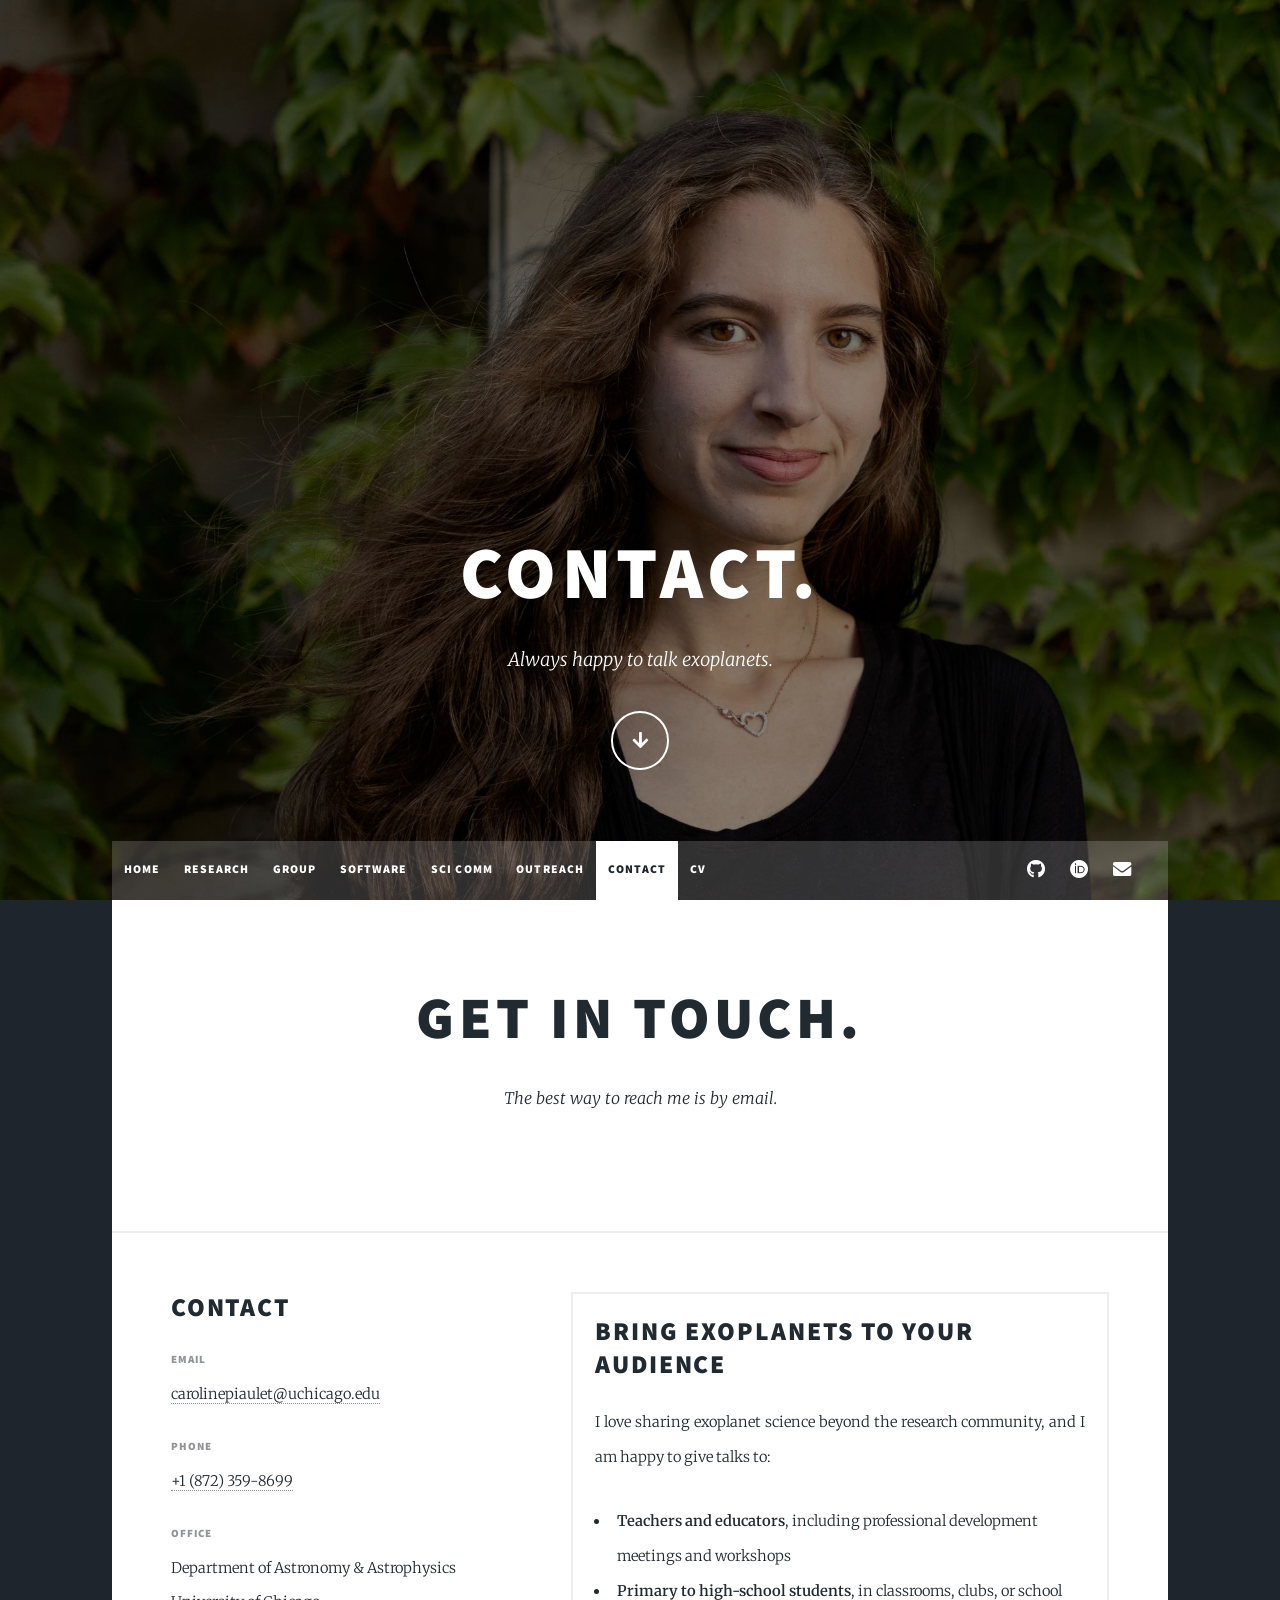
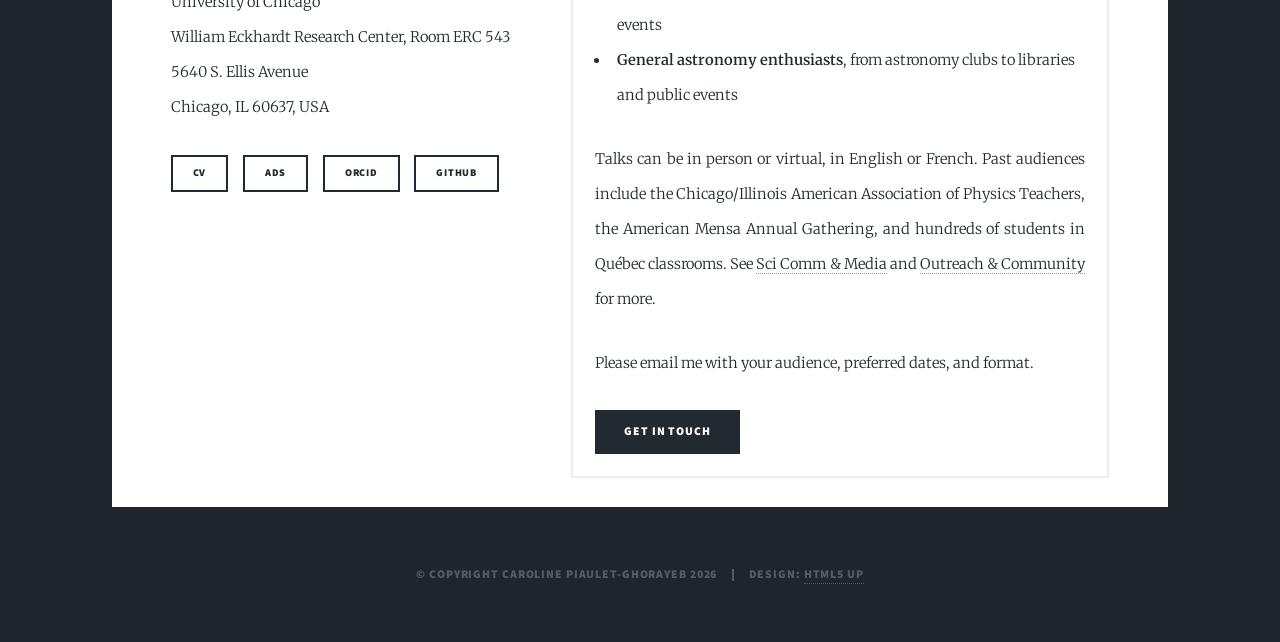
==== commit 2fcd6600: "clean up the repository" ====
--- a/contact.html
+++ b/contact.html
@@ -10,7 +10,7 @@
 		<meta charset="utf-8" />
 		<meta name="viewport" content="width=device-width, initial-scale=1, user-scalable=no" />
 		<link rel="stylesheet" href="assets/css/main.css" />
-		<link rel="stylesheet" href="assets/css/custom.css" />
+		<link rel="stylesheet" href="assets/css/custom.css?v=2" />
 		<noscript><link rel="stylesheet" href="assets/css/noscript.css" /></noscript>
 	</head>
 	<body class="is-preload">
--- a/assets/css/custom.css
+++ b/assets/css/custom.css
@@ -99,6 +99,10 @@
 
 	#main .image.main + p.caption {
 		margin-top: -2rem;
+	}
+
+	#main .image.main.narrow + p.caption {
+		margin-top: 0;
 	}
 
 /* Landscape crop for portrait-oriented photos */
